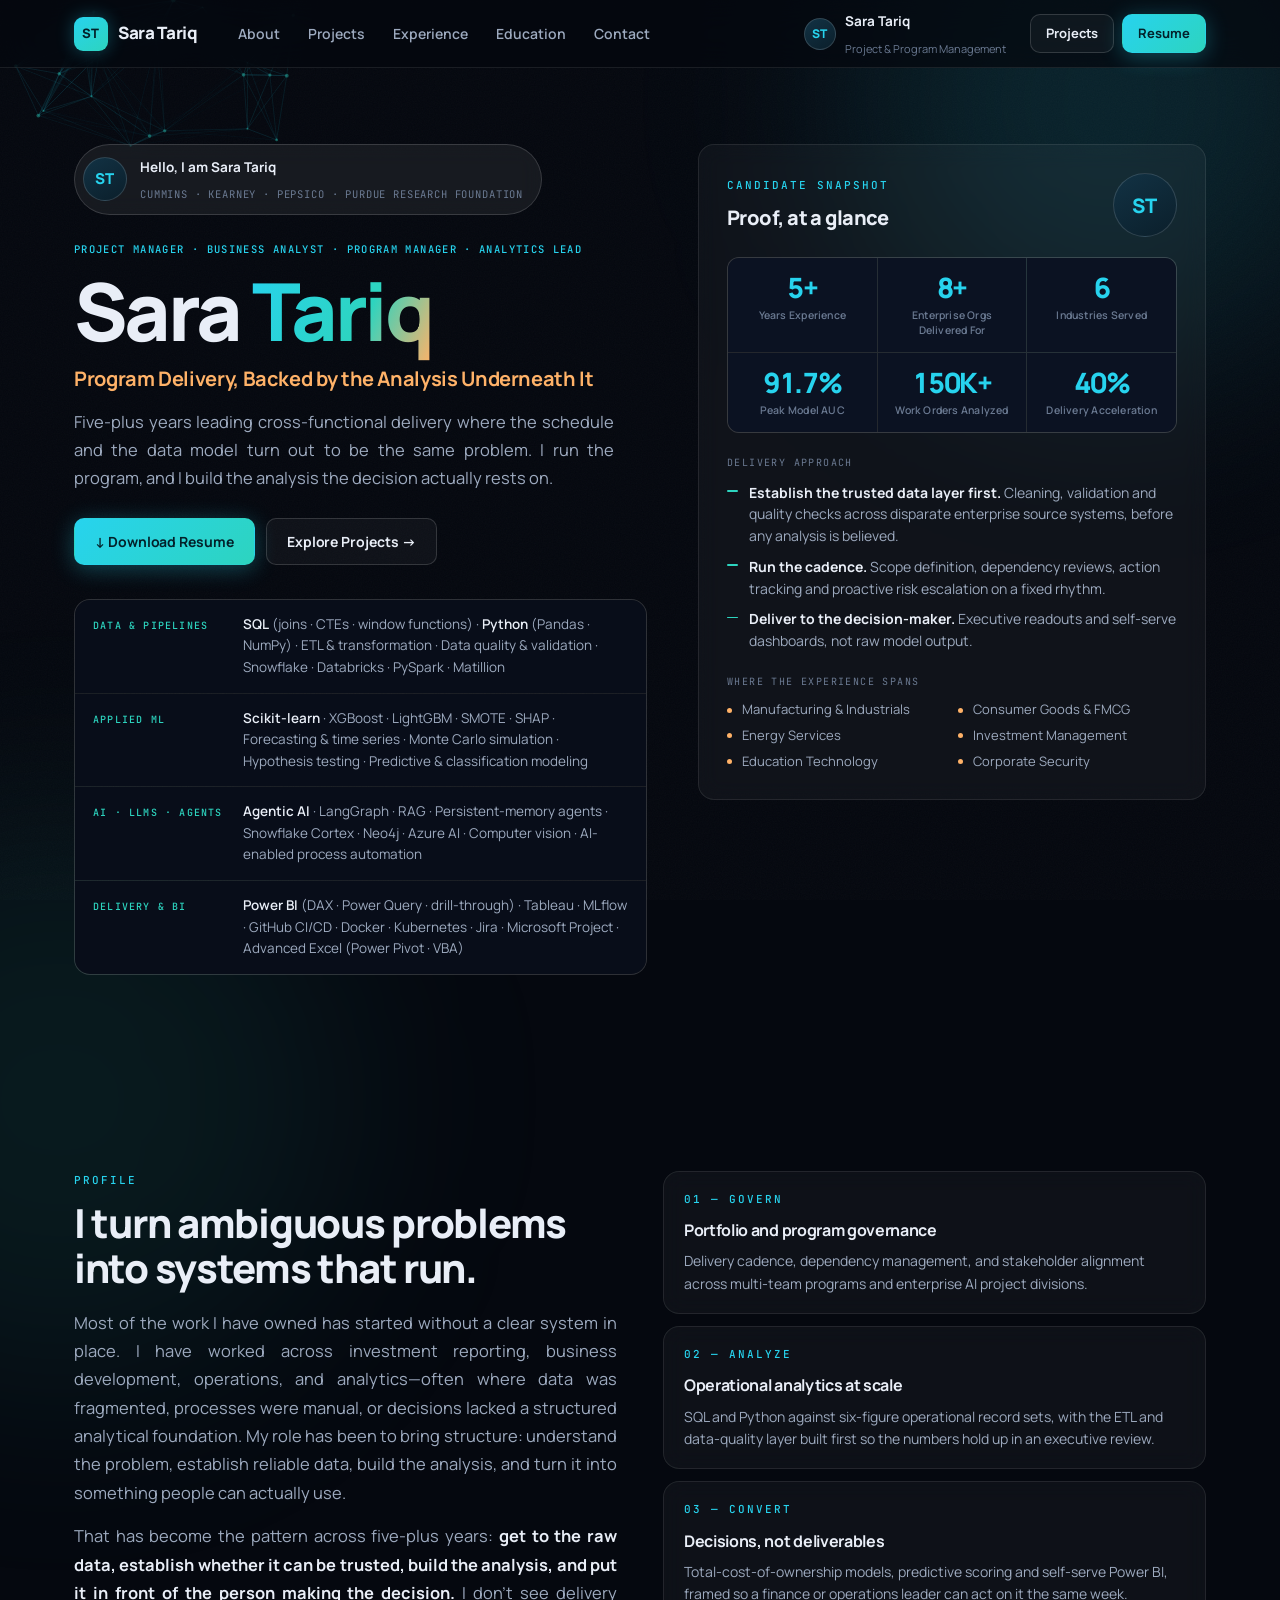
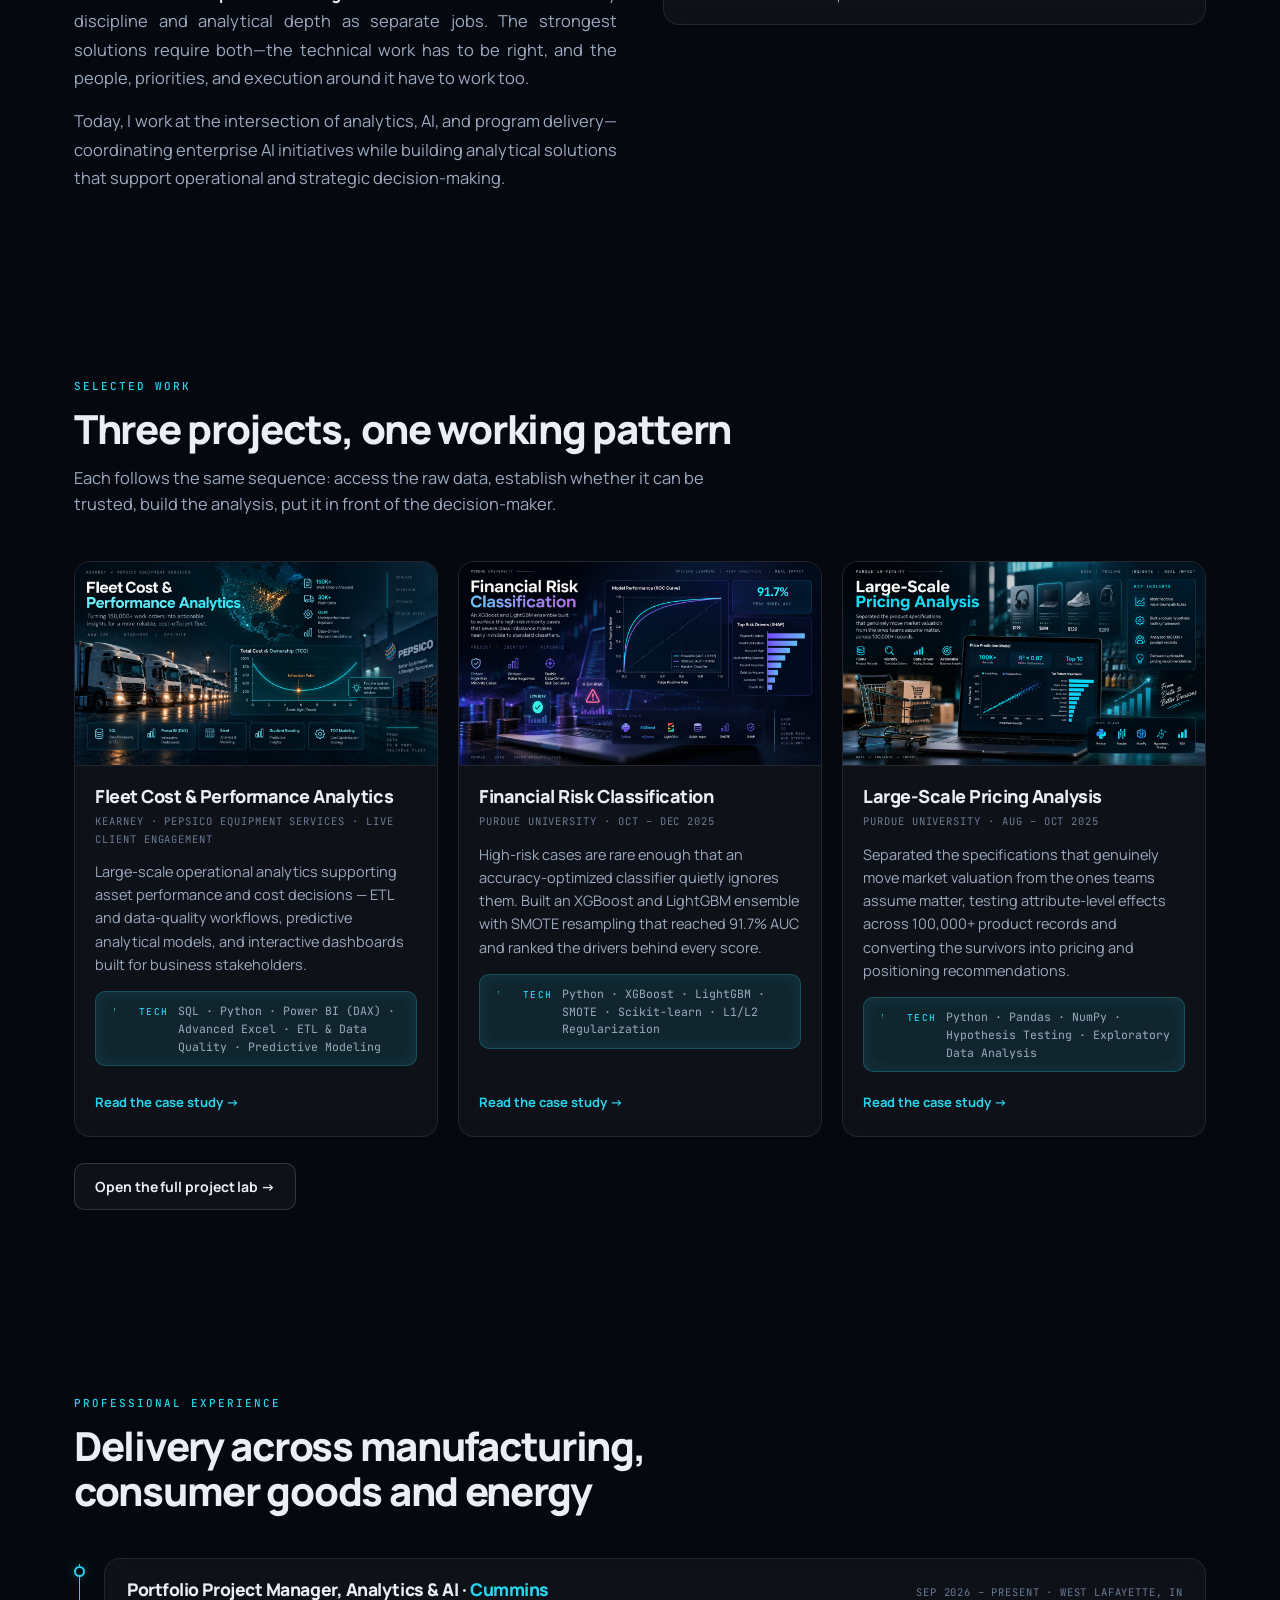
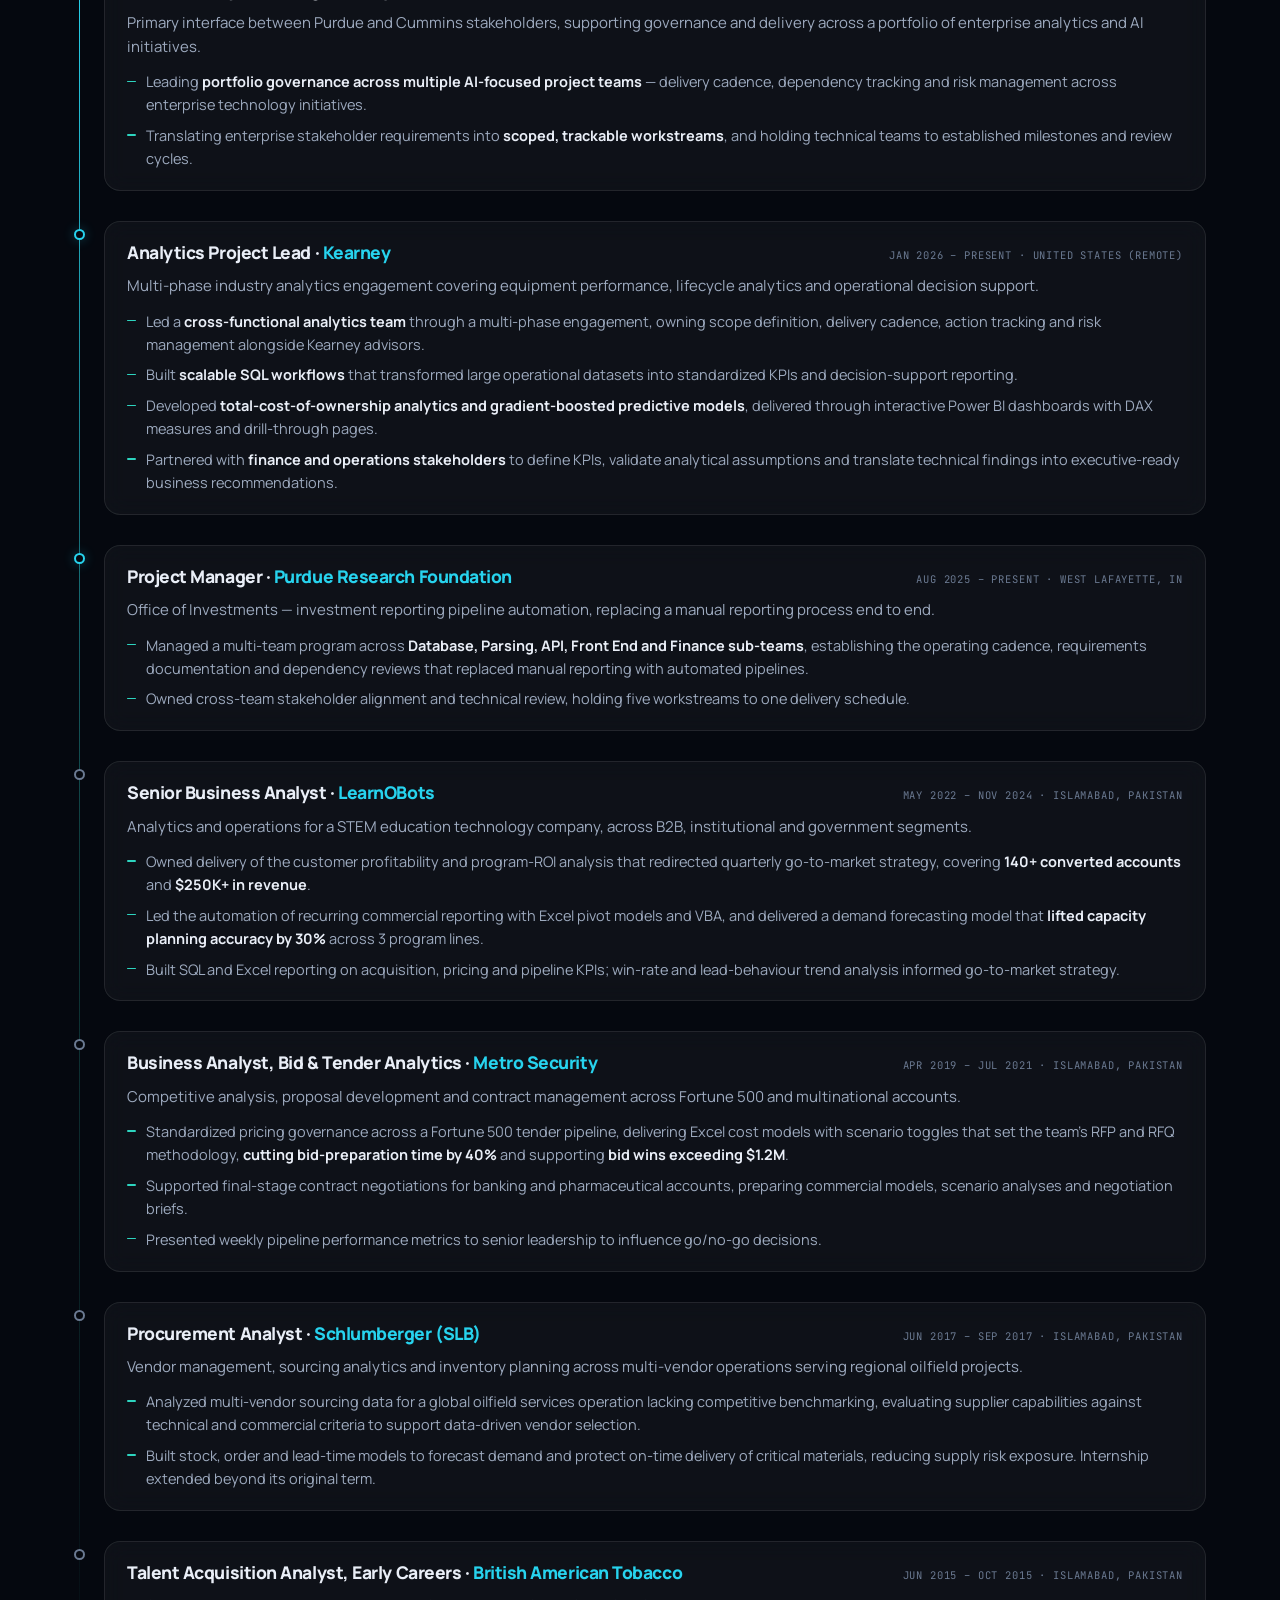
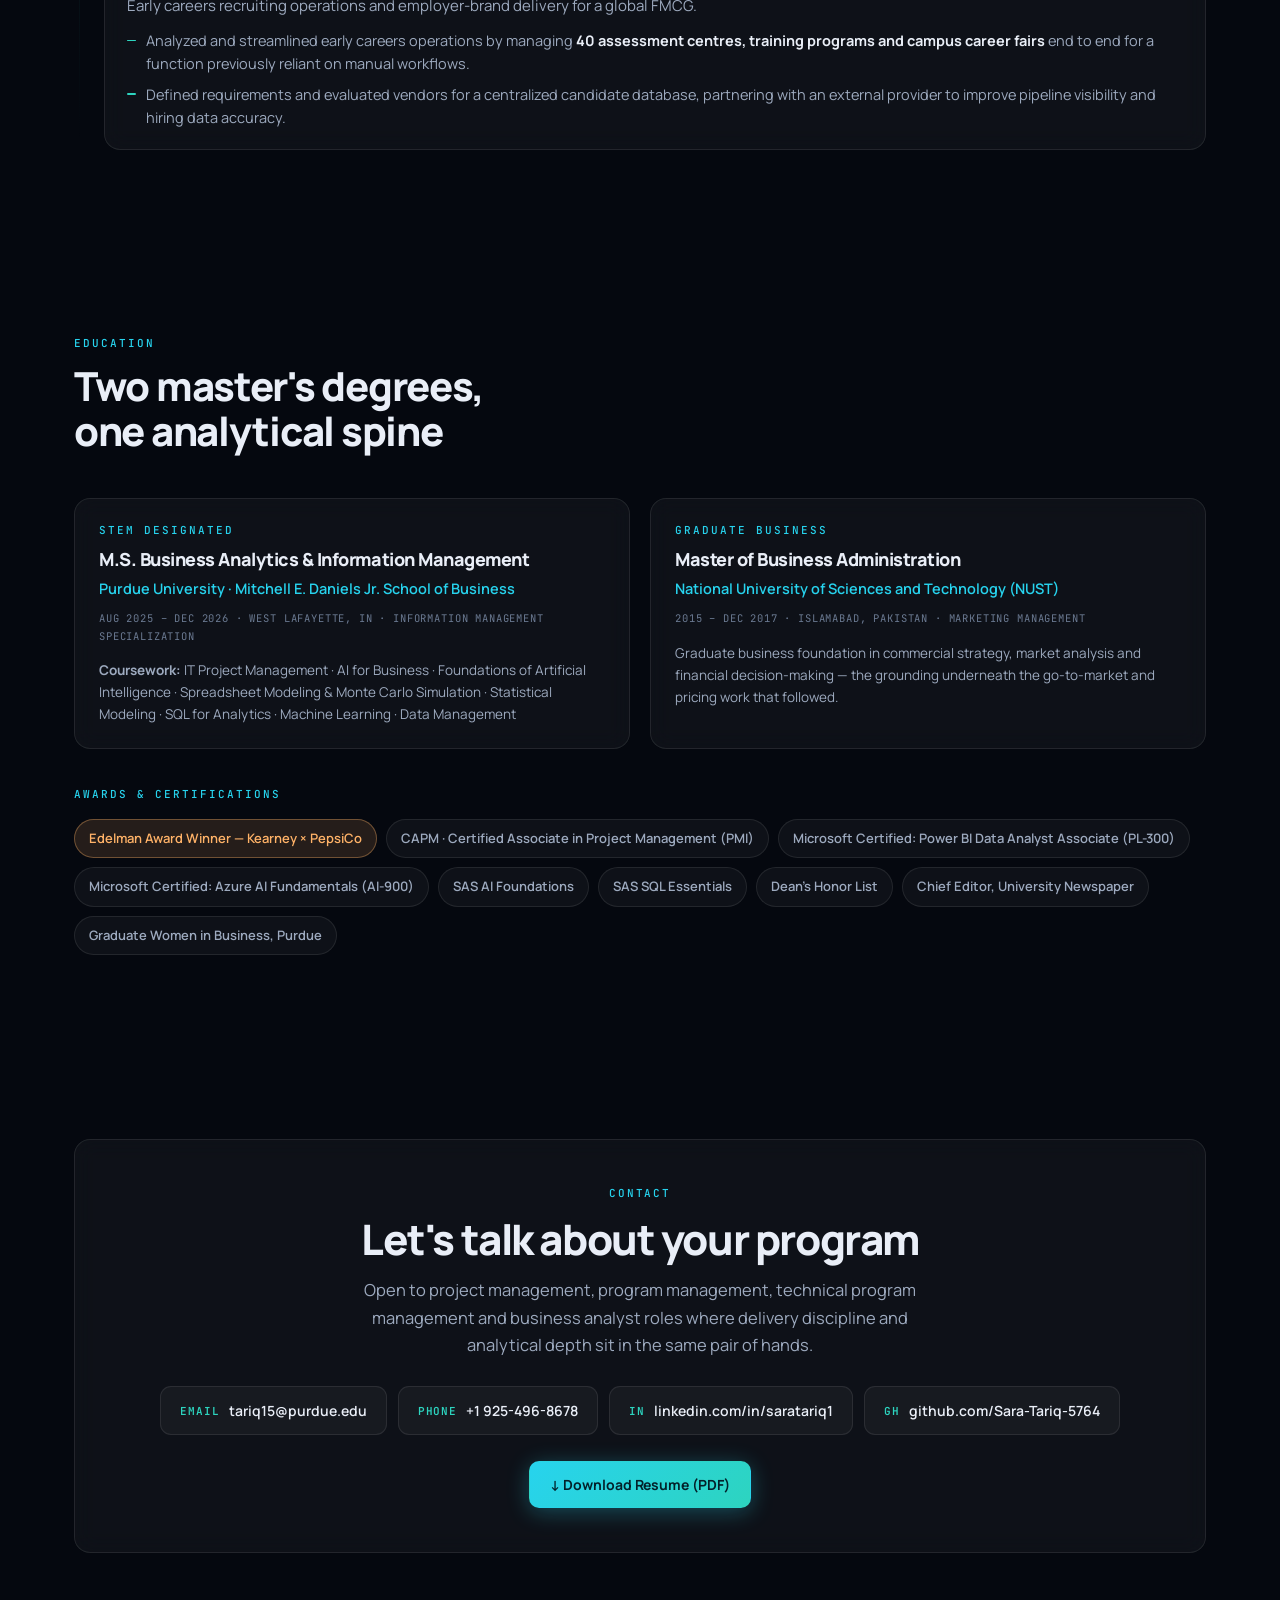
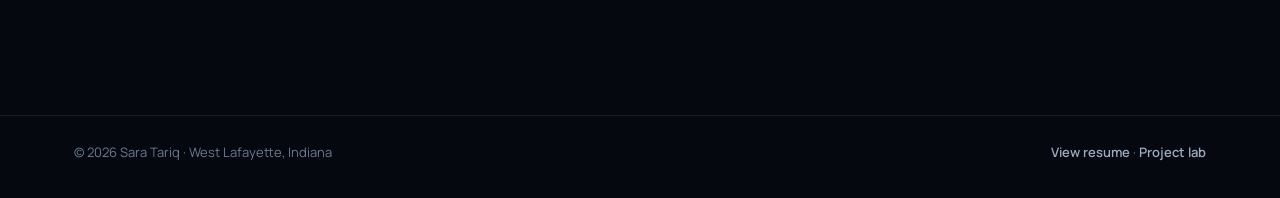
==== index.html @ 5039fb23 "Website assets" ====
<!doctype html>
<html lang="en">
<head>
<meta charset="utf-8">
<meta name="viewport" content="width=device-width, initial-scale=1">
<title>Sara Tariq — Project Manager &amp; Business Analyst</title>
<meta name="description" content="Sara Tariq — Project Manager, Business Analyst and Program Manager. Cross-functional delivery for Fortune 500 programs across manufacturing, consumer goods and energy services, backed by SQL, Python and Power BI.">
<link rel="icon" href="favicon.svg" type="image/svg+xml">
<link rel="preconnect" href="https://fonts.googleapis.com">
<link rel="preconnect" href="https://fonts.gstatic.com" crossorigin>
<link rel="stylesheet" href="https://fonts.googleapis.com/css2?family=Manrope:wght@400;500;600;700;800&family=JetBrains+Mono:wght@400;500&display=swap">
<link rel="stylesheet" href="styles.css">
</head>
<body>

<a class="skip" href="#main">Skip to content</a>

<div id="progress"></div>
<canvas id="particles" aria-hidden="true"></canvas>
<div class="noise" aria-hidden="true"></div>
<div class="aura aura-a" aria-hidden="true"></div>
<div class="aura aura-b" aria-hidden="true"></div>

<div class="page">

  <!-- ============ HEADER ============ -->
  <header class="hdr">
    <div class="wrap">
      <a class="logo" href="index.html">
        <span class="mark">ST</span>
        <span>Sara Tariq</span>
      </a>

      <nav class="nav" id="nav" aria-label="Primary">
        <a href="#about">About</a>
        <a href="projects.html">Projects</a>
        <a href="#experience">Experience</a>
        <a href="#education">Education</a>
        <a href="#contact">Contact</a>
      </nav>

      <div class="hdr-id">
        <span class="av av-32" aria-hidden="true"><img src="assets/headshot.jpg" alt="" onerror="this.remove()">ST</span>
        <span>
          <span class="nm">Sara Tariq</span><br>
          <span class="rl">Project &amp; Program Management</span>
        </span>
      </div>

      <div class="hdr-cta">
        <a class="btn btn-ghost btn-sm" href="projects.html">Projects</a>
        <a class="btn btn-primary btn-sm" href="resume.html">Resume</a>
      </div>

      <button class="navtoggle" id="navtoggle" aria-expanded="false" aria-controls="nav" aria-label="Toggle navigation">☰</button>
    </div>
  </header>

  <main id="main">

    <!-- ============ HERO ============ -->
    <section class="hero">
      <div class="wrap">
        <div class="hero-grid">

          <!-- left -->
          <div>
            <div class="idbadge reveal">
              <span class="av av-44" aria-hidden="true"><img src="assets/headshot.jpg" alt="" onerror="this.remove()">ST</span>
              <span>
                <span class="hi">Hello, I am Sara Tariq</span><br>
                <span class="orgs">Cummins · Kearney · PepsiCo · Purdue Research Foundation</span>
              </span>
            </div>

            <p class="role-line reveal">Project Manager · Business Analyst · Program Manager · Analytics Lead</p>

            <h1 class="reveal">Sara <span class="last">Tariq</span></h1>

            <p class="valueprop reveal" data-fit>Program Delivery, Backed by the Analysis Underneath It</p>

            <p class="lead reveal">Five-plus years leading cross-functional delivery where the schedule and the data model turn out to be the same problem. I run the program, and I build the analysis the decision actually rests on.</p>

            <div class="hero-cta reveal">
              <a class="btn btn-primary" href="assets/SaraTariq_Resume.pdf" download>↓ Download Resume</a>
              <a class="btn btn-ghost" href="projects.html">Explore Projects →</a>
            </div>

            <dl class="stack reveal">
              <div class="stack-row">
                <dt>Data &amp; Pipelines</dt>
                <dd><b>SQL</b> (joins · CTEs · window functions) · <b>Python</b> (Pandas · NumPy) · ETL &amp; transformation · Data quality &amp; validation · Snowflake · Databricks · PySpark · Matillion</dd>
              </div>
              <div class="stack-row">
                <dt>Applied ML</dt>
                <dd><b>Scikit-learn</b> · XGBoost · LightGBM · SMOTE · SHAP · Forecasting &amp; time series · Monte Carlo simulation · Hypothesis testing · Predictive &amp; classification modeling</dd>
              </div>
              <div class="stack-row">
                <dt>AI · LLMs · Agents</dt>
                <dd><b>Agentic AI</b> · LangGraph · RAG · Persistent-memory agents · Snowflake Cortex · Neo4j · Azure AI · Computer vision · AI-enabled process automation</dd>
              </div>
              <div class="stack-row">
                <dt>Delivery &amp; BI</dt>
                <dd><b>Power BI</b> (DAX · Power Query · drill-through) · Tableau · MLflow · GitHub CI/CD · Docker · Kubernetes · Jira · Microsoft Project · Advanced Excel (Power Pivot · VBA)</dd>
              </div>
            </dl>
          </div>

          <!-- right: snapshot -->
          <aside class="card snap reveal" aria-label="Candidate snapshot">
            <div class="snap-hd">
              <div>
                <span class="eyebrow">Candidate Snapshot</span>
                <h2>Proof, at a glance</h2>
              </div>
              <span class="av av-64" aria-hidden="true"><img src="assets/headshot.jpg" alt="" onerror="this.remove()">ST</span>
            </div>

            <div class="tiles">
              <div class="tile">
                <div class="n" data-count="5" data-suffix="+">5+</div>
                <span class="l">Years Experience</span>
              </div>
              <div class="tile">
                <div class="n" data-count="8" data-suffix="+">8+</div>
                <span class="l">Enterprise Orgs Delivered For</span>
              </div>
              <div class="tile">
                <div class="n" data-count="6" data-suffix="">6</div>
                <span class="l">Industries Served</span>
              </div>
              <div class="tile">
                <div class="n" data-count="91.7" data-suffix="%" data-decimals="1">91.7%</div>
                <span class="l">Peak Model AUC</span>
              </div>
              <div class="tile">
                <div class="n" data-count="150" data-suffix="K+">150K+</div>
                <span class="l">Work Orders Analyzed</span>
              </div>
              <div class="tile">
                <div class="n" data-count="40" data-suffix="%">40%</div>
                <span class="l">Delivery Acceleration</span>
              </div>
            </div>

            <p class="snap-sub">Delivery approach</p>
            <ul class="approach">
              <li><b>Establish the trusted data layer first.</b> Cleaning, validation and quality checks across disparate enterprise source systems, before any analysis is believed.</li>
              <li><b>Run the cadence.</b> Scope definition, dependency reviews, action tracking and proactive risk escalation on a fixed rhythm.</li>
              <li><b>Deliver to the decision-maker.</b> Executive readouts and self-serve dashboards, not raw model output.</li>
            </ul>

            <p class="snap-sub">Where the experience spans</p>
            <div class="inds">
              <span>Manufacturing &amp; Industrials</span>
              <span>Consumer Goods &amp; FMCG</span>
              <span>Energy Services</span>
              <span>Investment Management</span>
              <span>Education Technology</span>
              <span>Corporate Security</span>
            </div>
          </aside>

        </div>
      </div>
    </section>

    <!-- ============ PROFILE ============ -->
    <section class="band" id="about">
      <div class="wrap">
        <div class="profile-grid">
          <div class="profile-copy reveal">
            <span class="eyebrow">Profile</span>
            <h2 style="font-size:clamp(28px,4.4vw,40px);font-weight:800;letter-spacing:-.032em;line-height:1.12;margin:12px 0 18px">I turn ambiguous problems into systems that run.</h2>
            <p>Most of the work I have owned has started without a clear system in place. I have worked across investment reporting, business development, operations, and analytics—often where data was fragmented, processes were manual, or decisions lacked a structured analytical foundation. My role has been to bring structure: understand the problem, establish reliable data, build the analysis, and turn it into something people can actually use.</p>
            <p>That has become the pattern across five-plus years: <b>get to the raw data, establish whether it can be trusted, build the analysis, and put it in front of the person making the decision.</b> I don't see delivery discipline and analytical depth as separate jobs. The strongest solutions require both—the technical work has to be right, and the people, priorities, and execution around it have to work too.</p>
            <p>Today, I work at the intersection of analytics, AI, and program delivery—coordinating enterprise AI initiatives while building analytical solutions that support operational and strategic decision-making.</p>
          </div>

          <div class="pillars reveal">
            <div class="card pillar">
              <span class="eyebrow">01 — Govern</span>
              <h3>Portfolio and program governance</h3>
              <p>Delivery cadence, dependency management, and stakeholder alignment across multi-team programs and enterprise AI project divisions.</p>
            </div>
            <div class="card pillar">
              <span class="eyebrow">02 — Analyze</span>
              <h3>Operational analytics at scale</h3>
              <p>SQL and Python against six-figure operational record sets, with the ETL and data-quality layer built first so the numbers hold up in an executive review.</p>
            </div>
            <div class="card pillar">
              <span class="eyebrow">03 — Convert</span>
              <h3>Decisions, not deliverables</h3>
              <p>Total-cost-of-ownership models, predictive scoring and self-serve Power BI, framed so a finance or operations leader can act on it the same week.</p>
            </div>
          </div>
        </div>
      </div>
    </section>

    <!-- ============ FEATURED PROJECTS ============ -->
    <section class="band" id="projects">
      <div class="wrap">
        <div class="shead reveal">
          <span class="eyebrow">Selected Work</span>
          <h2>Three projects, one working pattern</h2>
          <p>Each follows the same sequence: access the raw data, establish whether it can be trusted, build the analysis, put it in front of the decision-maker.</p>
        </div>

        <div class="proj-grid">

          <article class="card proj reveal">
            <div class="proj-fig">
              <img src="assets/project-fleet.jpg" alt="" width="1280" height="720" loading="lazy" decoding="async" onerror="this.parentNode.innerHTML='&lt;div class=\'ph\'&gt;Enterprise&lt;small&gt;Asset Cost Analytics&lt;/small&gt;&lt;/div&gt;'">
            </div>
            <div class="proj-body">
              <h3>Fleet Cost &amp; Performance Analytics</h3>
              <p class="proj-org">Kearney · PepsiCo Equipment Services · Live client engagement</p>
              <p class="d">Large-scale operational analytics supporting asset performance and cost decisions — ETL and data-quality workflows, predictive analytical models, and interactive dashboards built for business stakeholders.</p>
              <div class="techbubble">
                <span class="tl">TECH</span>
                <span class="tv">SQL · Python · Power BI (DAX) · Advanced Excel · ETL &amp; Data Quality · Predictive Modeling</span>
              </div>
              <div class="proj-foot"><a class="proj-link" href="projects.html#p-fleet">Read the case study →</a></div>
            </div>
          </article>

          <article class="card proj reveal">
            <div class="proj-fig">
              <img src="assets/project-risk.jpg" alt="" width="1280" height="720" loading="lazy" decoding="async" onerror="this.parentNode.innerHTML='&lt;div class=\'ph\'&gt;91.7%&lt;small&gt;Peak Model AUC&lt;/small&gt;&lt;/div&gt;'">
            </div>
            <div class="proj-body">
              <h3>Financial Risk Classification</h3>
              <p class="proj-org">Purdue University · Oct – Dec 2025</p>
              <p class="d">High-risk cases are rare enough that an accuracy-optimized classifier quietly ignores them. Built an XGBoost and LightGBM ensemble with SMOTE resampling that reached 91.7% AUC and ranked the drivers behind every score.</p>
              <div class="techbubble">
                <span class="tl">TECH</span>
                <span class="tv">Python · XGBoost · LightGBM · SMOTE · Scikit-learn · L1/L2 Regularization</span>
              </div>
              <div class="proj-foot"><a class="proj-link" href="projects.html#p-risk">Read the case study →</a></div>
            </div>
          </article>

          <article class="card proj reveal">
            <div class="proj-fig">
              <img src="assets/project-pricing.jpg" alt="" width="1280" height="720" loading="lazy" decoding="async" onerror="this.parentNode.innerHTML='&lt;div class=\'ph\'&gt;100K+&lt;small&gt;Product Records Tested&lt;/small&gt;&lt;/div&gt;'">
            </div>
            <div class="proj-body">
              <h3>Large-Scale Pricing Analysis</h3>
              <p class="proj-org">Purdue University · Aug – Oct 2025</p>
              <p class="d">Separated the specifications that genuinely move market valuation from the ones teams assume matter, testing attribute-level effects across 100,000+ product records and converting the survivors into pricing and positioning recommendations.</p>
              <div class="techbubble">
                <span class="tl">TECH</span>
                <span class="tv">Python · Pandas · NumPy · Hypothesis Testing · Exploratory Data Analysis</span>
              </div>
              <div class="proj-foot"><a class="proj-link" href="projects.html#p-pricing">Read the case study →</a></div>
            </div>
          </article>

        </div>

        <div style="margin-top:26px" class="reveal">
          <a class="btn btn-ghost" href="projects.html">Open the full project lab →</a>
        </div>
      </div>
    </section>

    <!-- ============ EXPERIENCE ============ -->
    <section class="band" id="experience">
      <div class="wrap">
        <div class="shead reveal">
          <span class="eyebrow">Professional Experience</span>
          <h2>Delivery across manufacturing, consumer goods and energy</h2>
        </div>

        <div class="tl">

          <div class="tl-item reveal">
            <div class="card tl-card">
              <div class="tl-hd">
                <h3>Portfolio Project Manager, Analytics &amp; AI · <span class="co">Cummins</span></h3>
                <span class="tl-meta">Sep 2026 – Present · West Lafayette, IN</span>
              </div>
              <p class="tl-sum">Primary interface between Purdue and Cummins stakeholders, supporting governance and delivery across a portfolio of enterprise analytics and AI initiatives.</p>
              <ul>
                <li>Leading <b>portfolio governance across multiple AI-focused project teams</b> — delivery cadence, dependency tracking and risk management across enterprise technology initiatives.</li>
                <li>Translating enterprise stakeholder requirements into <b>scoped, trackable workstreams</b>, and holding technical teams to established milestones and review cycles.</li>
              </ul>
            </div>
          </div>

          <div class="tl-item reveal">
            <div class="card tl-card">
              <div class="tl-hd">
                <h3>Analytics Project Lead · <span class="co">Kearney</span></h3>
                <span class="tl-meta">Jan 2026 – Present · United States (Remote)</span>
              </div>
              <p class="tl-sum">Multi-phase industry analytics engagement covering equipment performance, lifecycle analytics and operational decision support.</p>
              <ul>
                <li>Led a <b>cross-functional analytics team</b> through a multi-phase engagement, owning scope definition, delivery cadence, action tracking and risk management alongside Kearney advisors.</li>
                <li>Built <b>scalable SQL workflows</b> that transformed large operational datasets into standardized KPIs and decision-support reporting.</li>
                <li>Developed <b>total-cost-of-ownership analytics and gradient-boosted predictive models</b>, delivered through interactive Power BI dashboards with DAX measures and drill-through pages.</li>
                <li>Partnered with <b>finance and operations stakeholders</b> to define KPIs, validate analytical assumptions and translate technical findings into executive-ready business recommendations.</li>
              </ul>
            </div>
          </div>

          <div class="tl-item reveal">
            <div class="card tl-card">
              <div class="tl-hd">
                <h3>Project Manager · <span class="co">Purdue Research Foundation</span></h3>
                <span class="tl-meta">Aug 2025 – Present · West Lafayette, IN</span>
              </div>
              <p class="tl-sum">Office of Investments — investment reporting pipeline automation, replacing a manual reporting process end to end.</p>
              <ul>
                <li>Managed a multi-team program across <b>Database, Parsing, API, Front End and Finance sub-teams</b>, establishing the operating cadence, requirements documentation and dependency reviews that replaced manual reporting with automated pipelines.</li>
                <li>Owned cross-team stakeholder alignment and technical review, holding five workstreams to one delivery schedule.</li>
              </ul>
            </div>
          </div>

          <div class="tl-item past reveal">
            <div class="card tl-card">
              <div class="tl-hd">
                <h3>Senior Business Analyst · <span class="co">LearnOBots</span></h3>
                <span class="tl-meta">May 2022 – Nov 2024 · Islamabad, Pakistan</span>
              </div>
              <p class="tl-sum">Analytics and operations for a STEM education technology company, across B2B, institutional and government segments.</p>
              <ul>
                <li>Owned delivery of the customer profitability and program-ROI analysis that redirected quarterly go-to-market strategy, covering <b>140+ converted accounts</b> and <b>$250K+ in revenue</b>.</li>
                <li>Led the automation of recurring commercial reporting with Excel pivot models and VBA, and delivered a demand forecasting model that <b>lifted capacity planning accuracy by 30%</b> across 3 program lines.</li>
                <li>Built SQL and Excel reporting on acquisition, pricing and pipeline KPIs; win-rate and lead-behaviour trend analysis informed go-to-market strategy.</li>
              </ul>
            </div>
          </div>

          <div class="tl-item past reveal">
            <div class="card tl-card">
              <div class="tl-hd">
                <h3>Business Analyst, Bid &amp; Tender Analytics · <span class="co">Metro Security</span></h3>
                <span class="tl-meta">Apr 2019 – Jul 2021 · Islamabad, Pakistan</span>
              </div>
              <p class="tl-sum">Competitive analysis, proposal development and contract management across Fortune 500 and multinational accounts.</p>
              <ul>
                <li>Standardized pricing governance across a Fortune 500 tender pipeline, delivering Excel cost models with scenario toggles that set the team's RFP and RFQ methodology, <b>cutting bid-preparation time by 40%</b> and supporting <b>bid wins exceeding $1.2M</b>.</li>
                <li>Supported final-stage contract negotiations for banking and pharmaceutical accounts, preparing commercial models, scenario analyses and negotiation briefs.</li>
                <li>Presented weekly pipeline performance metrics to senior leadership to influence go/no-go decisions.</li>
              </ul>
            </div>
          </div>

          <div class="tl-item past reveal">
            <div class="card tl-card">
              <div class="tl-hd">
                <h3>Procurement Analyst · <span class="co">Schlumberger (SLB)</span></h3>
                <span class="tl-meta">Jun 2017 – Sep 2017 · Islamabad, Pakistan</span>
              </div>
              <p class="tl-sum">Vendor management, sourcing analytics and inventory planning across multi-vendor operations serving regional oilfield projects.</p>
              <ul>
                <li>Analyzed multi-vendor sourcing data for a global oilfield services operation lacking competitive benchmarking, evaluating supplier capabilities against technical and commercial criteria to support data-driven vendor selection.</li>
                <li>Built stock, order and lead-time models to forecast demand and protect on-time delivery of critical materials, reducing supply risk exposure. Internship extended beyond its original term.</li>
              </ul>
            </div>
          </div>

          <div class="tl-item past reveal">
            <div class="card tl-card">
              <div class="tl-hd">
                <h3>Talent Acquisition Analyst, Early Careers · <span class="co">British American Tobacco</span></h3>
                <span class="tl-meta">Jun 2015 – Oct 2015 · Islamabad, Pakistan</span>
              </div>
              <p class="tl-sum">Early careers recruiting operations and employer-brand delivery for a global FMCG.</p>
              <ul>
                <li>Analyzed and streamlined early careers operations by managing <b>40 assessment centres, training programs and campus career fairs</b> end to end for a function previously reliant on manual workflows.</li>
                <li>Defined requirements and evaluated vendors for a centralized candidate database, partnering with an external provider to improve pipeline visibility and hiring data accuracy.</li>
              </ul>
            </div>
          </div>

        </div>
      </div>
    </section>

    <!-- ============ EDUCATION ============ -->
    <section class="band" id="education">
      <div class="wrap">
        <div class="shead reveal">
          <span class="eyebrow">Education</span>
          <h2>Two master's degrees, one analytical spine</h2>
        </div>

        <div class="edu-grid">
          <div class="card edu reveal">
            <span class="eyebrow">STEM Designated</span>
            <h3>M.S. Business Analytics &amp; Information Management</h3>
            <p class="sch">Purdue University · Mitchell E. Daniels Jr. School of Business</p>
            <p class="mt">Aug 2025 – Dec 2026 · West Lafayette, IN · Information Management Specialization</p>
            <p class="cw"><strong style="color:var(--ink-2);font-weight:700">Coursework:</strong> IT Project Management · AI for Business · Foundations of Artificial Intelligence · Spreadsheet Modeling &amp; Monte Carlo Simulation · Statistical Modeling · SQL for Analytics · Machine Learning · Data Management</p>
          </div>

          <div class="card edu reveal">
            <span class="eyebrow">Graduate Business</span>
            <h3>Master of Business Administration</h3>
            <p class="sch">National University of Sciences and Technology (NUST)</p>
            <p class="mt">2015 – Dec 2017 · Islamabad, Pakistan · Marketing Management</p>
            <p class="cw">Graduate business foundation in commercial strategy, market analysis and financial decision-making — the grounding underneath the go-to-market and pricing work that followed.</p>
          </div>
        </div>

        <div style="margin-top:36px" class="reveal">
          <span class="eyebrow">Awards &amp; Certifications</span>
          <div class="pills" style="margin-top:16px">
            <span class="pill hi">Edelman Award Winner — Kearney × PepsiCo</span>
            <span class="pill">CAPM · Certified Associate in Project Management (PMI)</span>
            <span class="pill">Microsoft Certified: Power BI Data Analyst Associate (PL-300)</span>
            <span class="pill">Microsoft Certified: Azure AI Fundamentals (AI-900)</span>
            <span class="pill">SAS AI Foundations</span>
            <span class="pill">SAS SQL Essentials</span>
            <span class="pill">Dean's Honor List</span>
            <span class="pill">Chief Editor, University Newspaper</span>
            <span class="pill">Graduate Women in Business, Purdue</span>
          </div>
        </div>
      </div>
    </section>

    <!-- ============ CONTACT ============ -->
    <section class="band" id="contact">
      <div class="wrap">
        <div class="card contact-card reveal">
          <span class="eyebrow">Contact</span>
          <h2>Let's talk about your program</h2>
          <p>Open to project management, program management, technical program management and business analyst roles where delivery discipline and analytical depth sit in the same pair of hands.</p>
          <div class="clist">
            <a class="clink" href="mailto:tariq15@purdue.edu"><span class="ic">EMAIL</span> tariq15@purdue.edu</a>
            <a class="clink" href="tel:+19254968678"><span class="ic">PHONE</span> +1 925-496-8678</a>
            <a class="clink" href="https://www.linkedin.com/in/saratariq1" target="_blank" rel="noopener"><span class="ic">IN</span> linkedin.com/in/saratariq1</a>
            <a class="clink" href="https://github.com/Sara-Tariq-5764" target="_blank" rel="noopener"><span class="ic">GH</span> github.com/Sara-Tariq-5764</a>
          </div>
          <div style="margin-top:26px">
            <a class="btn btn-primary" href="assets/SaraTariq_Resume.pdf" download>↓ Download Resume (PDF)</a>
          </div>
        </div>
      </div>
    </section>

  </main>

  <footer class="ftr">
    <div class="wrap">
      <p>© <span id="yr">2026</span> Sara Tariq · West Lafayette, Indiana</p>
      <p><a href="resume.html">View resume</a> · <a href="projects.html">Project lab</a></p>
    </div>
  </footer>

</div>

<script src="script.js"></script>
</body>
</html>
---- styles.css ----
/* ============================================================
   SARA TARIQ — PORTFOLIO DESIGN SYSTEM
   Theme A: dark navy glass · cyan/teal glow · warm tagline accent
   Single committed dark theme — every colour painted explicitly.
   ============================================================ */

/* ---------- 1. TOKENS ---------- */

:root{
  /* surface */
  --bg:#05080F;
  --bg-2:#080D19;
  --bg-3:#0B1222;
  --glass:rgba(255,255,255,.038);
  --glass-2:rgba(255,255,255,.065);
  --brd:rgba(255,255,255,.085);
  --brd-2:rgba(255,255,255,.15);

  /* ink */
  --ink:#E9EEF7;
  --ink-2:#9DAABF;
  --ink-3:#6B7A92;

  /* accent */
  --cyan:#27D3EE;
  --teal:#2DD4BF;
  --warm:#FFB268;
  --glow:rgba(39,211,238,.30);
  --glow-soft:rgba(39,211,238,.11);
  --warm-soft:rgba(255,178,104,.13);

  /* type */
  --f-sans:"Manrope","Segoe UI",system-ui,-apple-system,sans-serif;
  --f-mono:"JetBrains Mono",ui-monospace,SFMono-Regular,Consolas,monospace;

  /* metrics */
  --maxw:1220px;
  --pad:clamp(18px,4.4vw,44px);
  --r:16px;
  --r-sm:10px;
  --hdr:68px;
}

*,*::before,*::after{box-sizing:border-box}

html{scroll-behavior:smooth;scroll-padding-top:calc(var(--hdr) + 18px)}

body{
  margin:0;
  background:var(--bg);
  color:var(--ink);
  font-family:var(--f-sans);
  font-size:16px;
  font-weight:400;
  line-height:1.65;
  -webkit-font-smoothing:antialiased;
  overflow-x:hidden;
}

img{max-width:100%;display:block}
a{color:inherit;text-decoration:none}

:focus-visible{
  outline:2px solid var(--cyan);
  outline-offset:3px;
  border-radius:4px;
}

.wrap{max-width:var(--maxw);margin:0 auto;padding:0 var(--pad)}

.skip{
  position:absolute;left:-9999px;top:0;z-index:200;
  background:var(--cyan);color:#03212A;padding:12px 20px;
  font-weight:700;border-radius:0 0 8px 0;
}
.skip:focus{left:0}

/* ---------- 2. BACKGROUND LAYERS ---------- */

#particles{
  position:fixed;inset:0;z-index:0;
  pointer-events:none;
  opacity:.75;
}
.noise{
  position:fixed;inset:0;z-index:1;pointer-events:none;
  opacity:.032;
  background-image:url("data:image/svg+xml;utf8,<svg xmlns='http://www.w3.org/2000/svg' width='180' height='180'><filter id='n'><feTurbulence type='fractalNoise' baseFrequency='.82' numOctaves='3'/></filter><rect width='180' height='180' filter='url(%23n)'/></svg>");
}
.aura{
  position:fixed;z-index:0;pointer-events:none;
  border-radius:50%;filter:blur(110px);
}
.aura-a{top:-160px;right:-90px;width:520px;height:520px;background:rgba(39,211,238,.13)}
.aura-b{top:820px;left:-220px;width:560px;height:560px;background:rgba(45,212,191,.09)}

.page{position:relative;z-index:2}

/* ---------- 3. SCROLL PROGRESS ---------- */

#progress{
  position:fixed;top:0;left:0;height:2px;width:0%;
  background:linear-gradient(90deg,var(--cyan),var(--teal));
  z-index:120;transition:width .12s linear;
}

/* ---------- 4. HEADER ---------- */

.hdr{
  position:sticky;top:0;z-index:100;
  height:var(--hdr);
  display:flex;align-items:center;
  background:rgba(5,8,15,.72);
  backdrop-filter:blur(16px);
  -webkit-backdrop-filter:blur(16px);
  border-bottom:1px solid var(--brd);
}
.hdr .wrap{display:flex;align-items:center;gap:20px;width:100%}

.logo{
  display:flex;align-items:center;gap:10px;
  font-weight:800;letter-spacing:-.02em;font-size:17px;
  flex-shrink:0;
}
.logo .mark{
  width:34px;height:34px;display:grid;place-items:center;
  border-radius:9px;
  background:linear-gradient(145deg,var(--cyan),var(--teal));
  color:#032029;font-size:13px;font-weight:800;letter-spacing:.02em;
  box-shadow:0 0 18px var(--glow);
}

.nav{display:flex;gap:4px;margin-left:8px;flex:1}
.nav a{
  font-size:14px;font-weight:600;color:var(--ink-2);
  padding:8px 12px;border-radius:8px;
  transition:color .18s,background .18s;
}
.nav a:hover,.nav a.on{color:var(--ink);background:var(--glass)}

.hdr-id{
  display:flex;align-items:center;gap:9px;
  padding-right:4px;flex-shrink:0;
}
.hdr-id .nm{font-size:13.5px;font-weight:700;line-height:1.2}
.hdr-id .rl{font-size:11px;color:var(--ink-3);line-height:1.2}

.hdr-cta{display:flex;gap:8px;flex-shrink:0}

.navtoggle{
  display:none;background:none;border:1px solid var(--brd);
  color:var(--ink);border-radius:8px;padding:7px 11px;
  font-size:17px;cursor:pointer;line-height:1;
}

/* ---------- 5. AVATAR ---------- */

.av{
  position:relative;
  border-radius:50%;
  background:linear-gradient(150deg,#123244,#0B1F2B);
  border:1px solid var(--brd-2);
  display:grid;place-items:center;
  font-weight:800;color:var(--cyan);
  overflow:hidden;flex-shrink:0;
  font-family:var(--f-sans);
  letter-spacing:.01em;
}
/* Headshot swap-in: drop assets/headshot.jpg in and it covers the monogram.
   If the file is absent the <img> removes itself and the "ST" mark shows. */
.av img{position:absolute;inset:0;width:100%;height:100%;object-fit:cover;border-radius:50%}
.av-32{width:32px;height:32px;font-size:12px}
.av-44{width:44px;height:44px;font-size:15px}
.av-64{width:64px;height:64px;font-size:20px}

/* ---------- 6. BUTTONS ---------- */

.btn{
  display:inline-flex;align-items:center;gap:8px;
  font-family:var(--f-sans);
  font-size:14px;font-weight:700;letter-spacing:-.005em;
  padding:11px 20px;border-radius:10px;
  border:1px solid transparent;cursor:pointer;
  transition:transform .18s,box-shadow .18s,background .18s,border-color .18s,color .18s;
  white-space:nowrap;
}
.btn-sm{padding:8px 15px;font-size:13px}

.btn-primary{
  background:linear-gradient(135deg,var(--cyan),var(--teal));
  color:#03212A;
  box-shadow:0 4px 22px var(--glow);
}
.btn-primary:hover{transform:translateY(-2px);box-shadow:0 8px 30px var(--glow)}

.btn-ghost{
  background:var(--glass);
  border-color:var(--brd-2);
  color:var(--ink);
}
.btn-ghost:hover{border-color:var(--cyan);color:var(--cyan);background:var(--glow-soft)}

/* ---------- 7. SHARED PRIMITIVES ---------- */

.eyebrow{
  font-family:var(--f-mono);
  font-size:11px;font-weight:500;
  letter-spacing:.18em;text-transform:uppercase;
  color:var(--cyan);
  display:block;
}

.card{
  background:var(--glass);
  border:1px solid var(--brd);
  border-radius:var(--r);
  backdrop-filter:blur(11px);
  -webkit-backdrop-filter:blur(11px);
}

section.band{padding:clamp(58px,8vw,92px) 0;position:relative}

.shead{max-width:660px;margin-bottom:clamp(30px,4.5vw,44px)}
.shead h2{
  font-size:clamp(28px,4.4vw,40px);
  font-weight:800;letter-spacing:-.032em;line-height:1.12;
  margin:12px 0 0;text-wrap:balance;
}
.shead p{margin:13px 0 0;color:var(--ink-2);font-size:16.5px;line-height:1.6}

.reveal{opacity:1;transform:none}
.js .reveal{opacity:0;transform:translateY(18px)}
.js .reveal.in{
  opacity:1;transform:none;
  transition:opacity .7s cubic-bezier(.22,1,.36,1),transform .7s cubic-bezier(.22,1,.36,1);
}

/* ---------- 8. HERO ---------- */

.hero{padding:clamp(42px,6.5vw,76px) 0 clamp(48px,7vw,88px)}
.hero-grid{
  display:grid;
  grid-template-columns:minmax(0,1.06fr) minmax(0,.94fr);
  gap:clamp(28px,4vw,52px);
  align-items:start;
}

.idbadge{
  display:inline-flex;align-items:center;gap:13px;
  padding:8px 18px 8px 8px;border-radius:100px;
  background:var(--glass-2);
  border:1px solid var(--brd-2);
  backdrop-filter:blur(11px);
  -webkit-backdrop-filter:blur(11px);
  max-width:100%;
}
.idbadge .hi{font-size:13.5px;font-weight:700;line-height:1.25;white-space:nowrap}
.idbadge .orgs{
  font-family:var(--f-mono);
  font-size:10.5px;letter-spacing:.08em;text-transform:uppercase;
  color:var(--ink-3);line-height:1.3;
}

.role-line{
  margin:26px 0 0;
  font-family:var(--f-mono);
  font-size:clamp(10.5px,1.42vw,13px);
  font-weight:500;letter-spacing:.13em;text-transform:uppercase;
  color:var(--cyan);
  white-space:nowrap;
  overflow:hidden;
  text-overflow:ellipsis;
}

.hero h1{
  margin:14px 0 0;
  font-size:clamp(44px,7.6vw,80px);
  font-weight:800;letter-spacing:-.045em;line-height:.98;
}
.hero h1 .last{
  background:linear-gradient(115deg,var(--cyan),var(--teal) 62%,var(--warm));
  -webkit-background-clip:text;background-clip:text;
  -webkit-text-fill-color:transparent;color:var(--cyan);
}

.valueprop{
  margin:16px 0 0;
  font-size:clamp(14.5px,1.92vw,20px);
  font-weight:700;letter-spacing:-.018em;line-height:1.3;
  color:var(--warm);
  white-space:nowrap;
  overflow:hidden;
  text-overflow:ellipsis;
}

.lead{
  margin:16px 0 0;max-width:54ch;
  color:var(--ink-2);font-size:16.5px;line-height:1.68;
  text-align:justify;text-justify:inter-word;hyphens:auto;
}

.hero-cta{display:flex;flex-wrap:wrap;gap:11px;margin-top:26px}

.stack{margin-top:34px;display:grid;gap:1px;background:var(--brd);border:1px solid var(--brd);border-radius:var(--r);overflow:hidden}
.stack-row{
  background:var(--bg-2);
  padding:14px 18px;
  display:grid;grid-template-columns:132px minmax(0,1fr);gap:4px 18px;
  align-items:baseline;
}
.stack-row dt{
  font-family:var(--f-mono);
  font-size:10px;letter-spacing:.12em;text-transform:uppercase;
  color:var(--teal);font-weight:500;
}
.stack-row dd{margin:0;font-size:13.5px;color:var(--ink-2);line-height:1.6}
.stack-row dd b{color:var(--ink);font-weight:600}

/* ---------- 9. SNAPSHOT ---------- */

.snap{padding:clamp(20px,2.6vw,28px)}
.snap-hd{display:flex;align-items:center;justify-content:space-between;gap:14px;flex-wrap:wrap}
.snap-hd h2{margin:6px 0 0;font-size:20px;font-weight:800;letter-spacing:-.028em}

.tiles{
  margin-top:20px;
  display:grid;grid-template-columns:repeat(3,minmax(0,1fr));
  gap:1px;background:var(--brd);
  border:1px solid var(--brd);border-radius:12px;overflow:hidden;
}
.tile{background:var(--bg-3);padding:15px 12px;text-align:center}
.tile .n{
  font-size:clamp(21px,3vw,28px);font-weight:800;letter-spacing:-.04em;
  line-height:1.05;color:var(--cyan);
  font-variant-numeric:tabular-nums;
}
.tile .l{
  display:block;margin-top:6px;
  font-size:10.5px;font-weight:600;line-height:1.35;
  color:var(--ink-3);letter-spacing:.02em;
}

.snap-sub{
  margin:22px 0 10px;
  font-family:var(--f-mono);
  font-size:10px;letter-spacing:.14em;text-transform:uppercase;color:var(--ink-3);
}

.approach{list-style:none;margin:0;padding:0;display:grid;gap:9px}
.approach li{
  position:relative;padding-left:22px;
  font-size:14px;color:var(--ink-2);line-height:1.55;
}
.approach li::before{
  content:"";position:absolute;left:0;top:.6em;
  width:11px;height:1.5px;background:var(--teal);border-radius:2px;
}
.approach li b{color:var(--ink);font-weight:700}

.inds{display:grid;grid-template-columns:repeat(2,minmax(0,1fr));gap:7px 12px}
.inds span{
  font-size:13px;color:var(--ink-2);
  padding-left:15px;position:relative;line-height:1.45;
}
.inds span::before{
  content:"";position:absolute;left:0;top:.58em;
  width:5px;height:5px;border-radius:50%;background:var(--warm);
}

/* ---------- 10. PROFILE ---------- */

.profile-grid{display:grid;grid-template-columns:minmax(0,1fr) minmax(0,1fr);gap:clamp(24px,3.6vw,46px);align-items:start}
.profile-copy p{color:var(--ink-2);font-size:16.5px;line-height:1.72;text-align:justify;text-justify:inter-word;margin:0 0 15px}
.profile-copy p:last-child{margin-bottom:0}
.profile-copy b{color:var(--ink);font-weight:700}

.pillars{display:grid;gap:12px}
.pillar{padding:18px 20px}
.pillar h3{margin:9px 0 0;font-size:16px;font-weight:700;letter-spacing:-.02em}
.pillar p{margin:7px 0 0;font-size:14px;color:var(--ink-2);line-height:1.6}

/* ---------- 11. PROJECT CARDS ---------- */

.proj-grid{display:grid;grid-template-columns:repeat(auto-fit,minmax(300px,1fr));gap:20px}

.proj{
  overflow:hidden;display:flex;flex-direction:column;
  transition:transform .22s,border-color .22s,box-shadow .22s;
}
.proj:hover{transform:translateY(-4px);border-color:var(--brd-2);box-shadow:0 16px 44px rgba(0,0,0,.42)}

.proj-fig{
  position:relative;aspect-ratio:16/9;
  background:linear-gradient(140deg,#0C1A2A,#081320);
  display:grid;place-items:center;overflow:hidden;
  border-bottom:1px solid var(--brd);
}
.proj-fig img{width:100%;height:100%;object-fit:cover}
.proj-fig .ph{
  text-align:center;padding:16px;
  font-family:var(--f-mono);
  font-size:clamp(28px,4.6vw,44px);font-weight:500;
  letter-spacing:-.02em;color:var(--cyan);opacity:.82;
  font-variant-numeric:tabular-nums;line-height:1;
}
.proj-fig .ph small{
  display:block;margin-top:9px;
  font-size:10px;letter-spacing:.17em;text-transform:uppercase;
  color:var(--ink-3);font-weight:500;
}

.proj-body{padding:19px 20px 21px;display:flex;flex-direction:column;flex:1}
.proj-body h3{margin:0;font-size:18px;font-weight:800;letter-spacing:-.026em;line-height:1.25}
.proj-org{
  margin:6px 0 0;font-family:var(--f-mono);
  font-size:10.5px;letter-spacing:.09em;text-transform:uppercase;color:var(--ink-3);
}
.proj-body p.d{margin:12px 0 0;font-size:14.5px;color:var(--ink-2);line-height:1.6}

.techbubble{
  margin:15px 0 0;
  display:flex;align-items:flex-start;gap:9px;
  padding:10px 13px;border-radius:10px;
  background:var(--glow-soft);
  border:1px solid rgba(39,211,238,.26);
  box-shadow:0 0 18px rgba(39,211,238,.09) inset;
}
.techbubble .tl{
  font-family:var(--f-mono);
  font-size:9.5px;font-weight:500;letter-spacing:.15em;
  color:var(--cyan);flex-shrink:0;padding-top:2px;
}
.techbubble .tv{
  font-family:var(--f-mono);
  font-size:11.5px;line-height:1.55;color:var(--ink-2);
}

.proj-foot{margin-top:auto;padding-top:16px}
.proj-link{
  font-size:13px;font-weight:700;color:var(--cyan);
  display:inline-flex;align-items:center;gap:6px;
}
.proj-link:hover{gap:10px;transition:gap .18s}

/* ---------- 12. TIMELINE ---------- */

.tl{position:relative;padding-left:30px}
.tl::before{
  content:"";position:absolute;left:5px;top:6px;bottom:6px;width:1px;
  background:linear-gradient(180deg,var(--cyan),rgba(45,212,191,.25),transparent);
}
.tl-item{position:relative;padding-bottom:30px}
.tl-item:last-child{padding-bottom:0}
.tl-item::before{
  content:"";position:absolute;left:-30px;top:8px;
  width:11px;height:11px;border-radius:50%;
  background:var(--bg);border:2px solid var(--cyan);
  box-shadow:0 0 12px var(--glow);
}
.tl-item.past::before{border-color:var(--ink-3);box-shadow:none}

.tl-card{padding:19px 22px}
.tl-hd{display:flex;flex-wrap:wrap;gap:4px 14px;align-items:baseline;justify-content:space-between}
.tl-hd h3{margin:0;font-size:17.5px;font-weight:800;letter-spacing:-.026em;line-height:1.3}
.tl-hd h3 .co{color:var(--cyan)}
.tl-meta{
  font-family:var(--f-mono);
  font-size:10.5px;letter-spacing:.08em;text-transform:uppercase;
  color:var(--ink-3);white-space:nowrap;
}
.tl-sum{margin:10px 0 0;font-size:15px;color:var(--ink-2);line-height:1.62}
.tl-card ul{margin:12px 0 0;padding:0;list-style:none;display:grid;gap:8px}
.tl-card li{
  position:relative;padding-left:19px;
  font-size:14.5px;color:var(--ink-2);line-height:1.58;
}
.tl-card li::before{
  content:"";position:absolute;left:0;top:.63em;
  width:9px;height:1.5px;background:var(--teal);border-radius:2px;
}
.tl-card li b,.tl-sum b{color:var(--ink);font-weight:700}

/* ---------- 13. EDUCATION + AWARDS ---------- */

.edu-grid{display:grid;grid-template-columns:repeat(auto-fit,minmax(310px,1fr));gap:20px}
.edu{padding:22px 24px}
.edu h3{margin:9px 0 0;font-size:18px;font-weight:800;letter-spacing:-.026em;line-height:1.3}
.edu .sch{margin:6px 0 0;font-size:14.5px;color:var(--cyan);font-weight:600}
.edu .mt{
  margin:9px 0 0;font-family:var(--f-mono);
  font-size:10.5px;letter-spacing:.08em;text-transform:uppercase;color:var(--ink-3);
}
.edu .cw{margin:14px 0 0;font-size:13.5px;color:var(--ink-2);line-height:1.65}

.pills{display:flex;flex-wrap:wrap;gap:9px}
.pill{
  font-size:13px;font-weight:600;
  padding:8px 14px;border-radius:100px;
  background:var(--glass);border:1px solid var(--brd);
  color:var(--ink-2);
}
.pill.hi{
  border-color:rgba(255,178,104,.35);
  background:var(--warm-soft);color:var(--warm);
}

/* ---------- 14. CONTACT + FOOTER ---------- */

.contact-card{padding:clamp(28px,4vw,44px);text-align:center}
.contact-card h2{margin:14px 0 0;font-size:clamp(28px,4.4vw,42px);font-weight:800;letter-spacing:-.034em;line-height:1.1}
.contact-card p{margin:14px auto 0;max-width:56ch;color:var(--ink-2);font-size:16.5px}
.clist{margin-top:28px;display:flex;flex-wrap:wrap;gap:11px;justify-content:center}
.clink{
  display:inline-flex;align-items:center;gap:9px;
  padding:12px 19px;border-radius:11px;
  background:var(--glass);border:1px solid var(--brd);
  font-size:14px;font-weight:600;color:var(--ink);
  transition:border-color .18s,color .18s,background .18s,transform .18s;
}
.clink:hover{border-color:var(--cyan);color:var(--cyan);background:var(--glow-soft);transform:translateY(-2px)}
.clink .ic{font-family:var(--f-mono);font-size:11px;color:var(--teal);letter-spacing:.08em}

.ftr{border-top:1px solid var(--brd);padding:26px 0 34px;margin-top:clamp(40px,6vw,70px)}
.ftr .wrap{display:flex;flex-wrap:wrap;gap:10px 20px;justify-content:space-between;align-items:center}
.ftr p{margin:0;font-size:13px;color:var(--ink-3)}
.ftr a{color:var(--ink-2);font-weight:600}
.ftr a:hover{color:var(--cyan)}

/* ---------- 15. PROJECTS PAGE ---------- */

.pagehead{padding:clamp(40px,6vw,68px) 0 clamp(24px,3.4vw,34px)}
.pagehead h1{margin:12px 0 0;font-size:clamp(34px,5.6vw,54px);font-weight:800;letter-spacing:-.04em;line-height:1.06}
.pagehead p{margin:15px 0 0;max-width:62ch;color:var(--ink-2);font-size:17px;line-height:1.68}

.filters{display:flex;flex-wrap:wrap;gap:9px;margin-bottom:28px}
.chip{
  font-family:var(--f-sans);
  font-size:13px;font-weight:700;
  padding:9px 17px;border-radius:100px;cursor:pointer;
  background:var(--glass);border:1px solid var(--brd);color:var(--ink-2);
  transition:all .18s;
}
.chip:hover{border-color:var(--brd-2);color:var(--ink)}
.chip.on{
  background:linear-gradient(135deg,var(--cyan),var(--teal));
  border-color:transparent;color:#03212A;
  box-shadow:0 3px 16px var(--glow);
}

.lab-card{position:relative}
.lab-card[hidden]{display:none}

/* Whole card is clickable, but the accessible control is a real <button>
   holding the project name — so the card markup stays valid and the
   keyboard/screen-reader path is a single labelled target. */
.cardbtn{
  background:none;border:0;padding:0;margin:0;
  font-family:var(--f-sans);font-size:13px;font-weight:700;
  color:var(--cyan);cursor:pointer;text-align:left;
}
.cardbtn::after{content:"";position:absolute;inset:0;border-radius:var(--r)}

.sr{
  position:absolute;width:1px;height:1px;
  padding:0;margin:-1px;overflow:hidden;
  clip:rect(0 0 0 0);clip-path:inset(50%);white-space:nowrap;border:0;
}

.kpis{display:flex;flex-wrap:wrap;gap:7px;margin-top:14px}
.kpi{
  font-family:var(--f-mono);
  font-size:10.5px;letter-spacing:.06em;
  padding:5px 10px;border-radius:7px;
  background:var(--glass-2);border:1px solid var(--brd);color:var(--ink-2);
}
.kpi b{color:var(--teal);font-weight:600}

/* modal */
.modal{
  position:fixed;inset:0;z-index:150;
  display:grid;place-items:center;padding:20px;
  background:rgba(3,6,12,.82);
  backdrop-filter:blur(7px);-webkit-backdrop-filter:blur(7px);
}
.modal[hidden]{display:none!important}
.modal-box{
  background:var(--bg-2);
  border:1px solid var(--brd-2);
  border-radius:var(--r);
  max-width:760px;width:100%;
  max-height:86vh;overflow-y:auto;
  box-shadow:0 30px 90px rgba(0,0,0,.6);
}
.modal-hd{
  position:sticky;top:0;z-index:2;
  background:var(--bg-2);
  border-bottom:1px solid var(--brd);
  padding:22px 26px 18px;
  display:flex;gap:16px;align-items:flex-start;justify-content:space-between;
}
.modal-hd h2{margin:8px 0 0;font-size:23px;font-weight:800;letter-spacing:-.03em;line-height:1.2}
.modal-hd .sub{margin:7px 0 0;font-size:14px;color:var(--ink-2)}
.modal-x{
  background:var(--glass);border:1px solid var(--brd);color:var(--ink);
  width:34px;height:34px;border-radius:9px;cursor:pointer;
  font-size:17px;line-height:1;flex-shrink:0;
}
.modal-x:hover{border-color:var(--cyan);color:var(--cyan)}
.modal-bd{padding:22px 26px 28px}
.modal-bd h4{
  margin:22px 0 10px;font-family:var(--f-mono);
  font-size:10px;letter-spacing:.15em;text-transform:uppercase;color:var(--teal);font-weight:500;
}
.modal-bd h4:first-child{margin-top:0}
.modal-bd p{margin:0;font-size:15px;color:var(--ink-2);line-height:1.7}
.modal-bd ul{margin:0;padding:0;list-style:none;display:grid;gap:9px}
.modal-bd li{position:relative;padding-left:19px;font-size:14.5px;color:var(--ink-2);line-height:1.6}
.modal-bd li::before{content:"";position:absolute;left:0;top:.63em;width:9px;height:1.5px;background:var(--teal);border-radius:2px}
.modal-bd li b,.modal-bd p b{color:var(--ink);font-weight:700}

/* ---------- 16. RESUME PAGE ---------- */

.pdfshell{
  border:1px solid var(--brd);border-radius:var(--r);
  overflow:hidden;background:var(--bg-2);
  height:min(1180px,calc(100vh - 210px));min-height:520px;
}
.pdfshell iframe{width:100%;height:100%;border:0;display:block;background:#2a2a2a}
.pdf-fallback{padding:34px;text-align:center;color:var(--ink-2)}

/* ---------- 17. RESPONSIVE ---------- */

@media (max-width:1080px){
  .hero-grid{grid-template-columns:1fr;gap:34px}
  .snap{position:static}
  .role-line{white-space:normal}
  .valueprop{white-space:normal}
}

@media (max-width:920px){
  .profile-grid{grid-template-columns:1fr}
  .nav{
    position:absolute;top:var(--hdr);left:0;right:0;
    flex-direction:column;gap:2px;
    background:rgba(5,8,15,.97);
    backdrop-filter:blur(16px);-webkit-backdrop-filter:blur(16px);
    border-bottom:1px solid var(--brd);
    padding:12px var(--pad) 18px;
  }
  .nav:not(.open){display:none}
  .nav a{padding:11px 12px;font-size:15px}
  .navtoggle{display:block;order:3}
  .hdr .wrap{justify-content:space-between}
  .hdr-id{display:none}
}

@media (max-width:620px){
  /* Header must fit logo + CTAs + hamburger inside 375px without clipping
     the toggle, which is the only route to nav on a phone. */
  .hdr .wrap{gap:9px}
  .logo{min-width:0;font-size:15px}
  .logo span:not(.mark){overflow:hidden;text-overflow:ellipsis;white-space:nowrap}
  .hdr-cta{gap:6px}
  .hdr .btn-sm{padding:8px 11px}

  .tiles{grid-template-columns:repeat(2,minmax(0,1fr))}
  .stack-row{grid-template-columns:1fr;gap:5px}
  .hero-cta .btn{flex:1 1 100%;justify-content:center}
  .tl{padding-left:24px}
  .tl-item::before{left:-24px}
  .inds{grid-template-columns:1fr}
  .idbadge{padding:8px 15px 8px 8px}
  .modal-bd,.modal-hd{padding-left:18px;padding-right:18px}
}

/* ---------- 18. MOTION + PRINT ---------- */

@media (prefers-reduced-motion:reduce){
  html{scroll-behavior:auto}
  *,*::before,*::after{
    animation-duration:.001ms!important;
    transition-duration:.001ms!important;
  }
  .js .reveal{opacity:1;transform:none}
  #particles{display:none}
}

@media print{
  .hdr,#particles,.noise,.aura,#progress,.hero-cta,.filters,.modal{display:none!important}
  body{background:#fff;color:#111}
  .card,.tl-card,.edu{border-color:#ccc;background:#fff}
  .tile .n,.eyebrow,.proj-org{color:#111}
  a{color:#111}
}
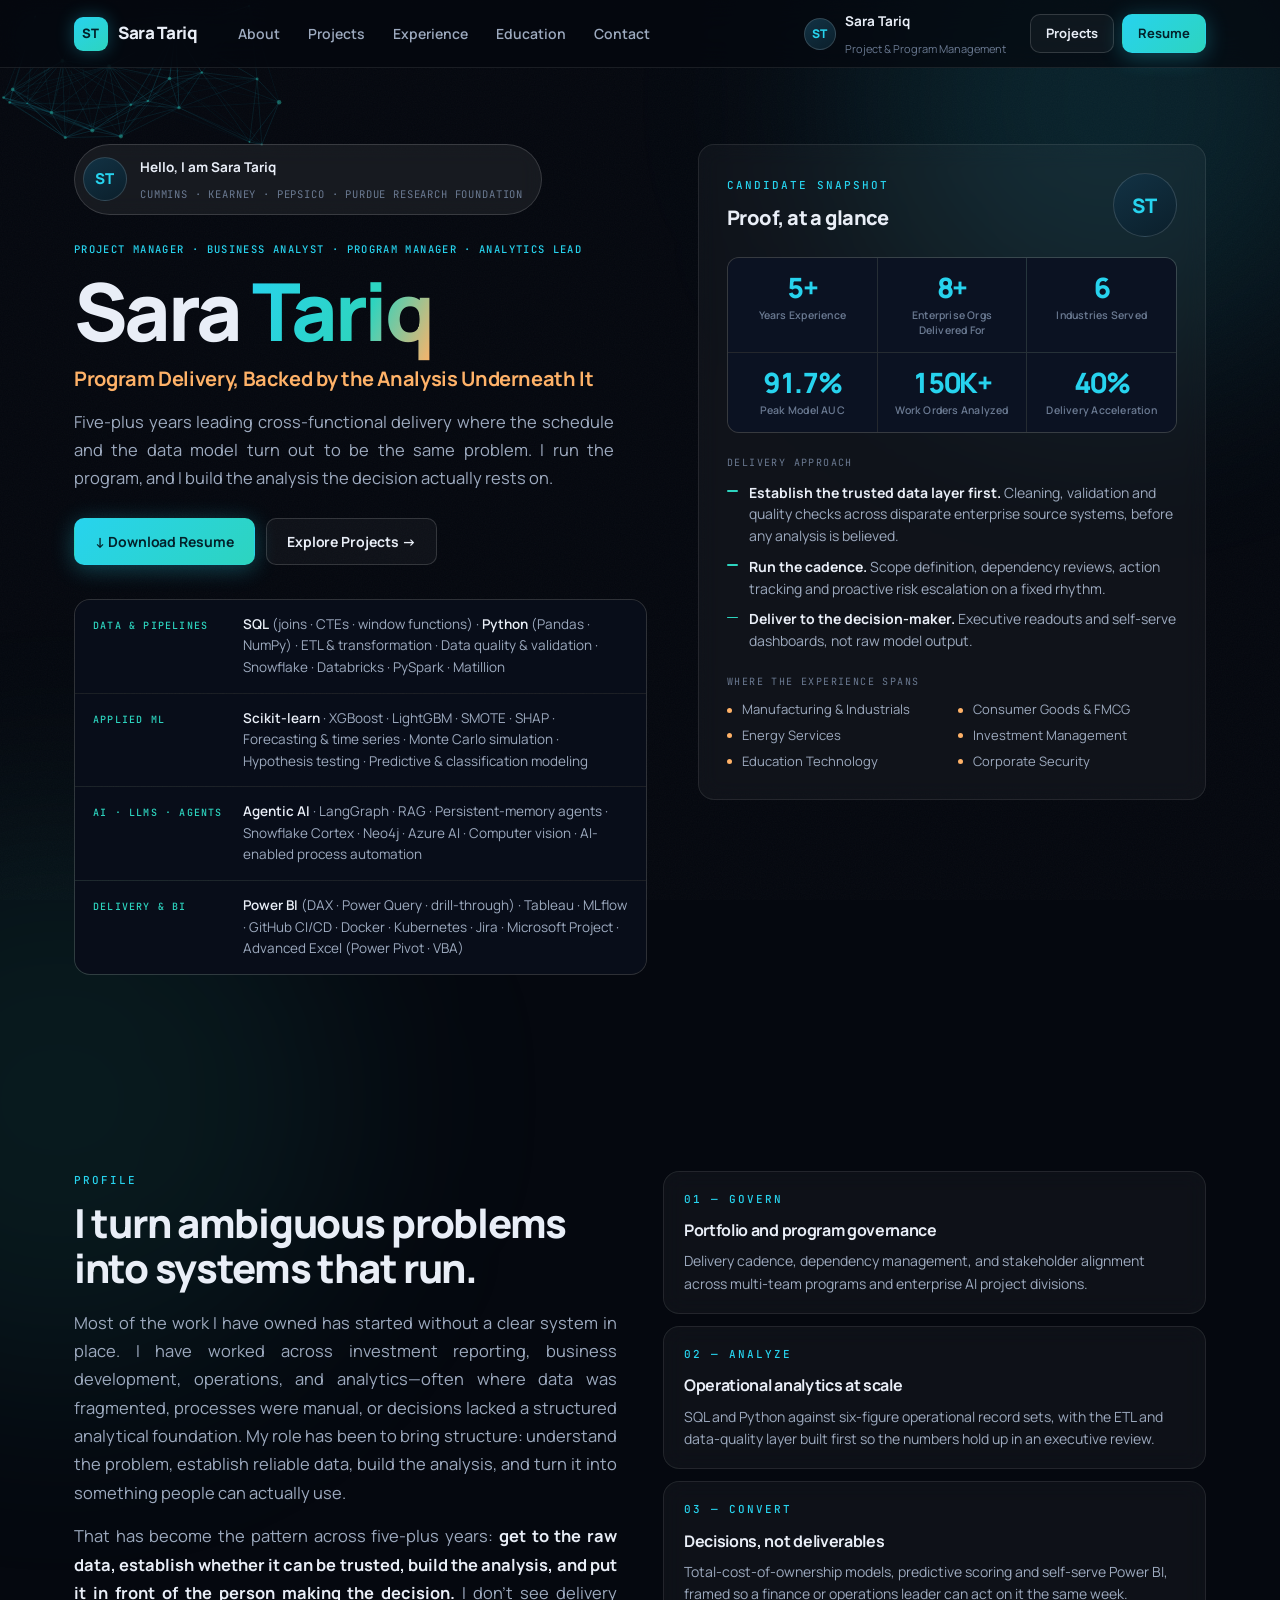
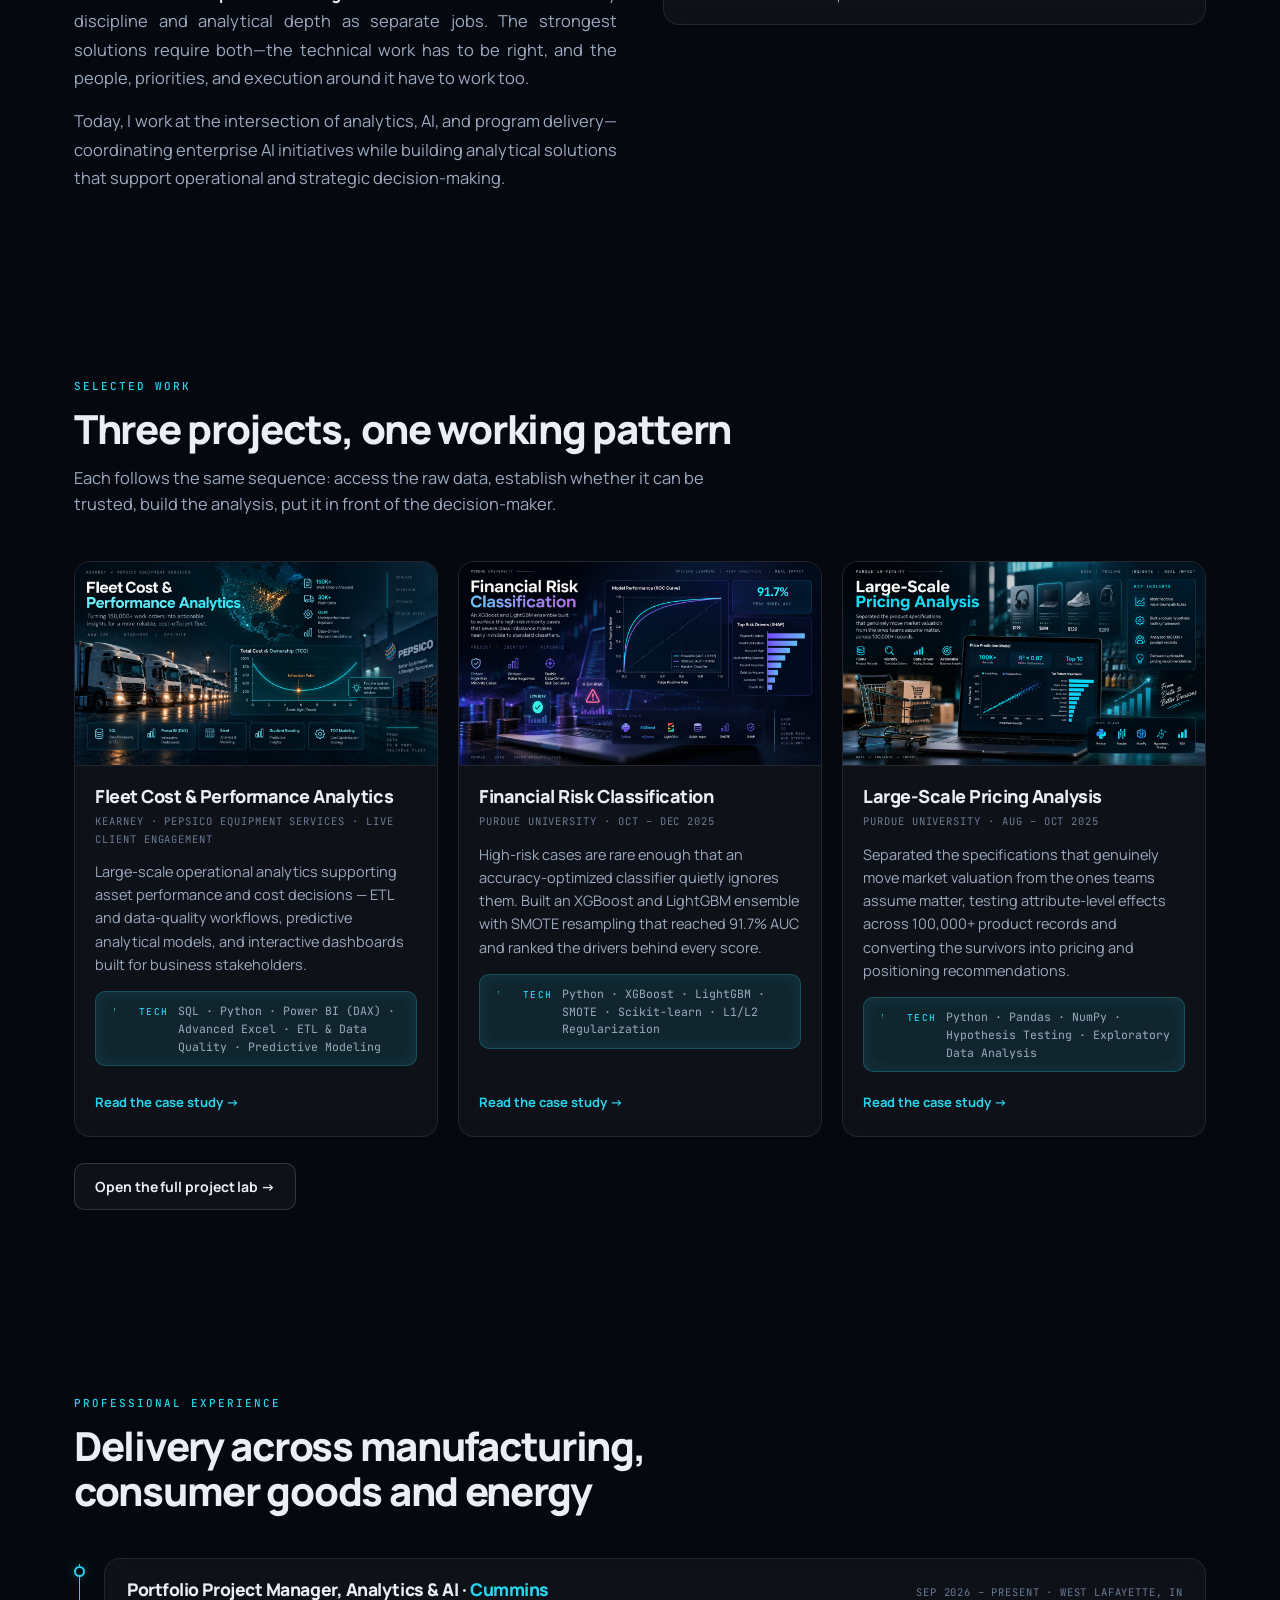
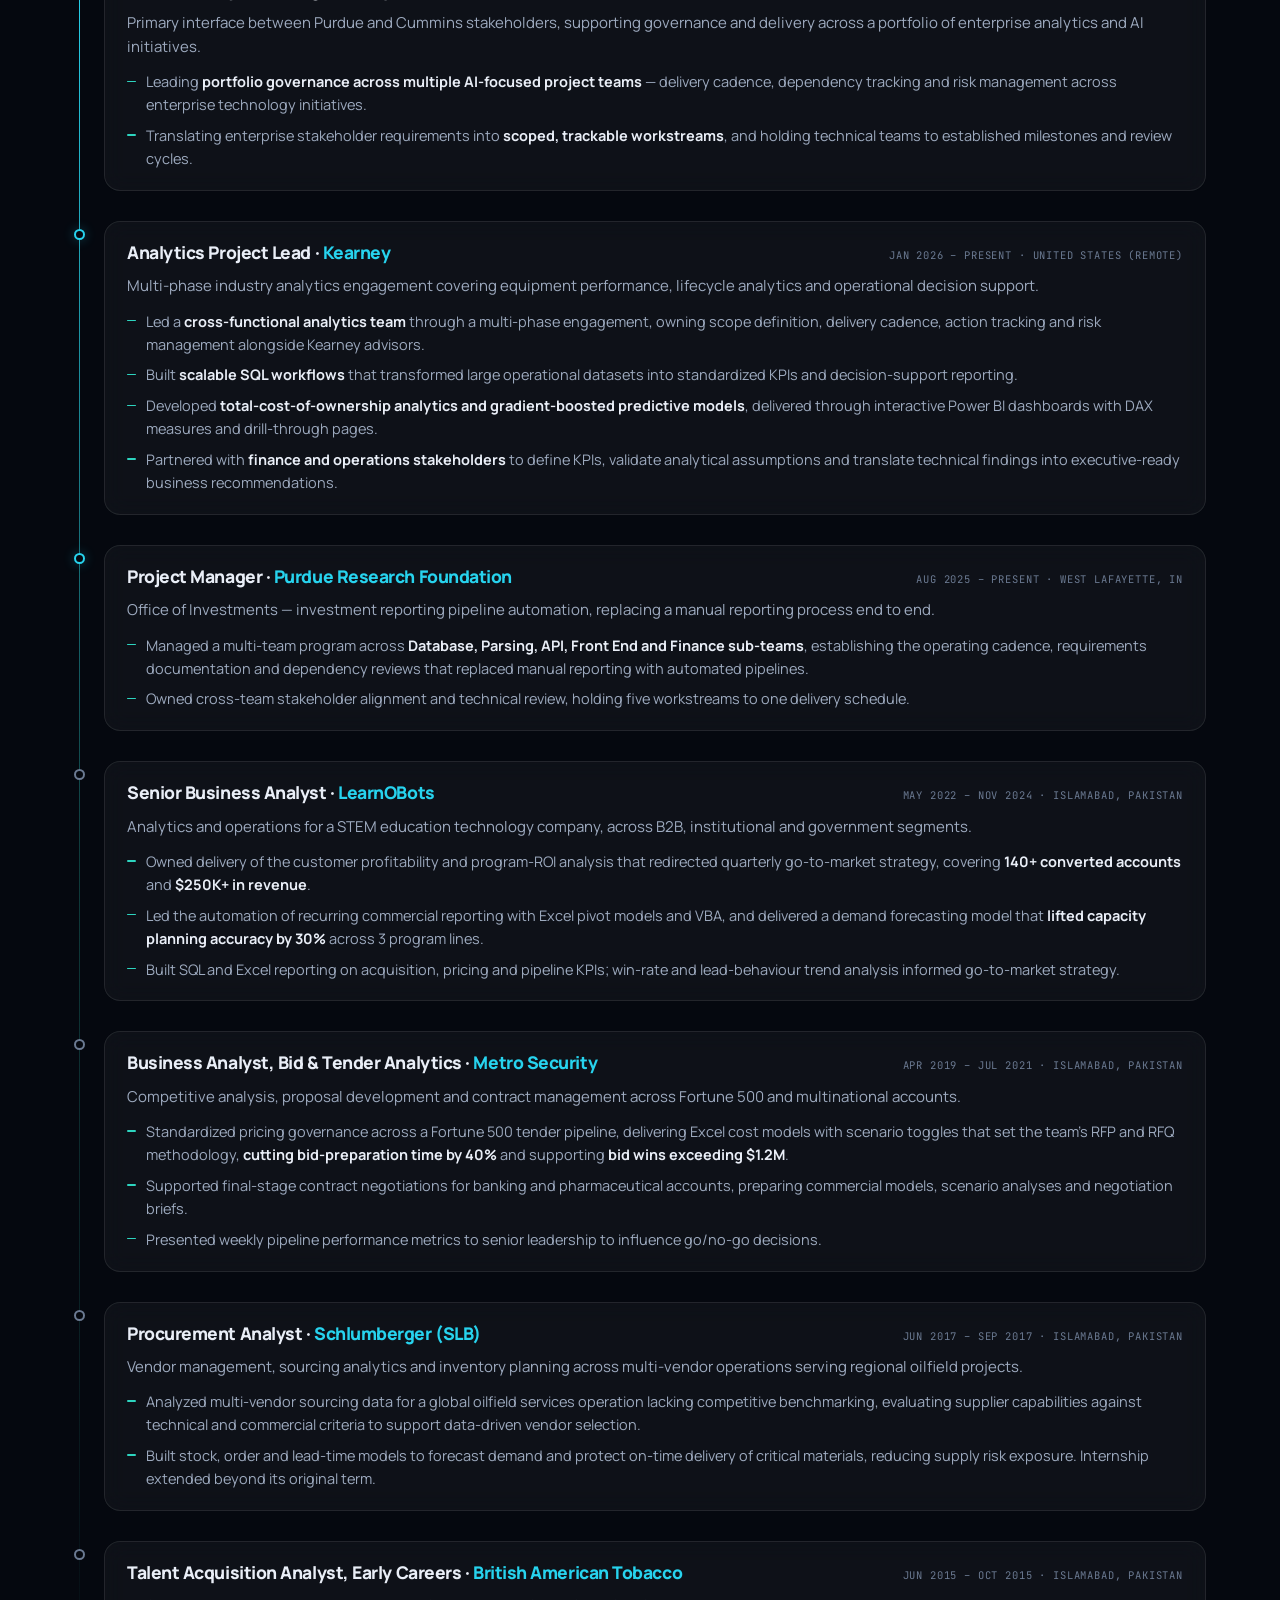
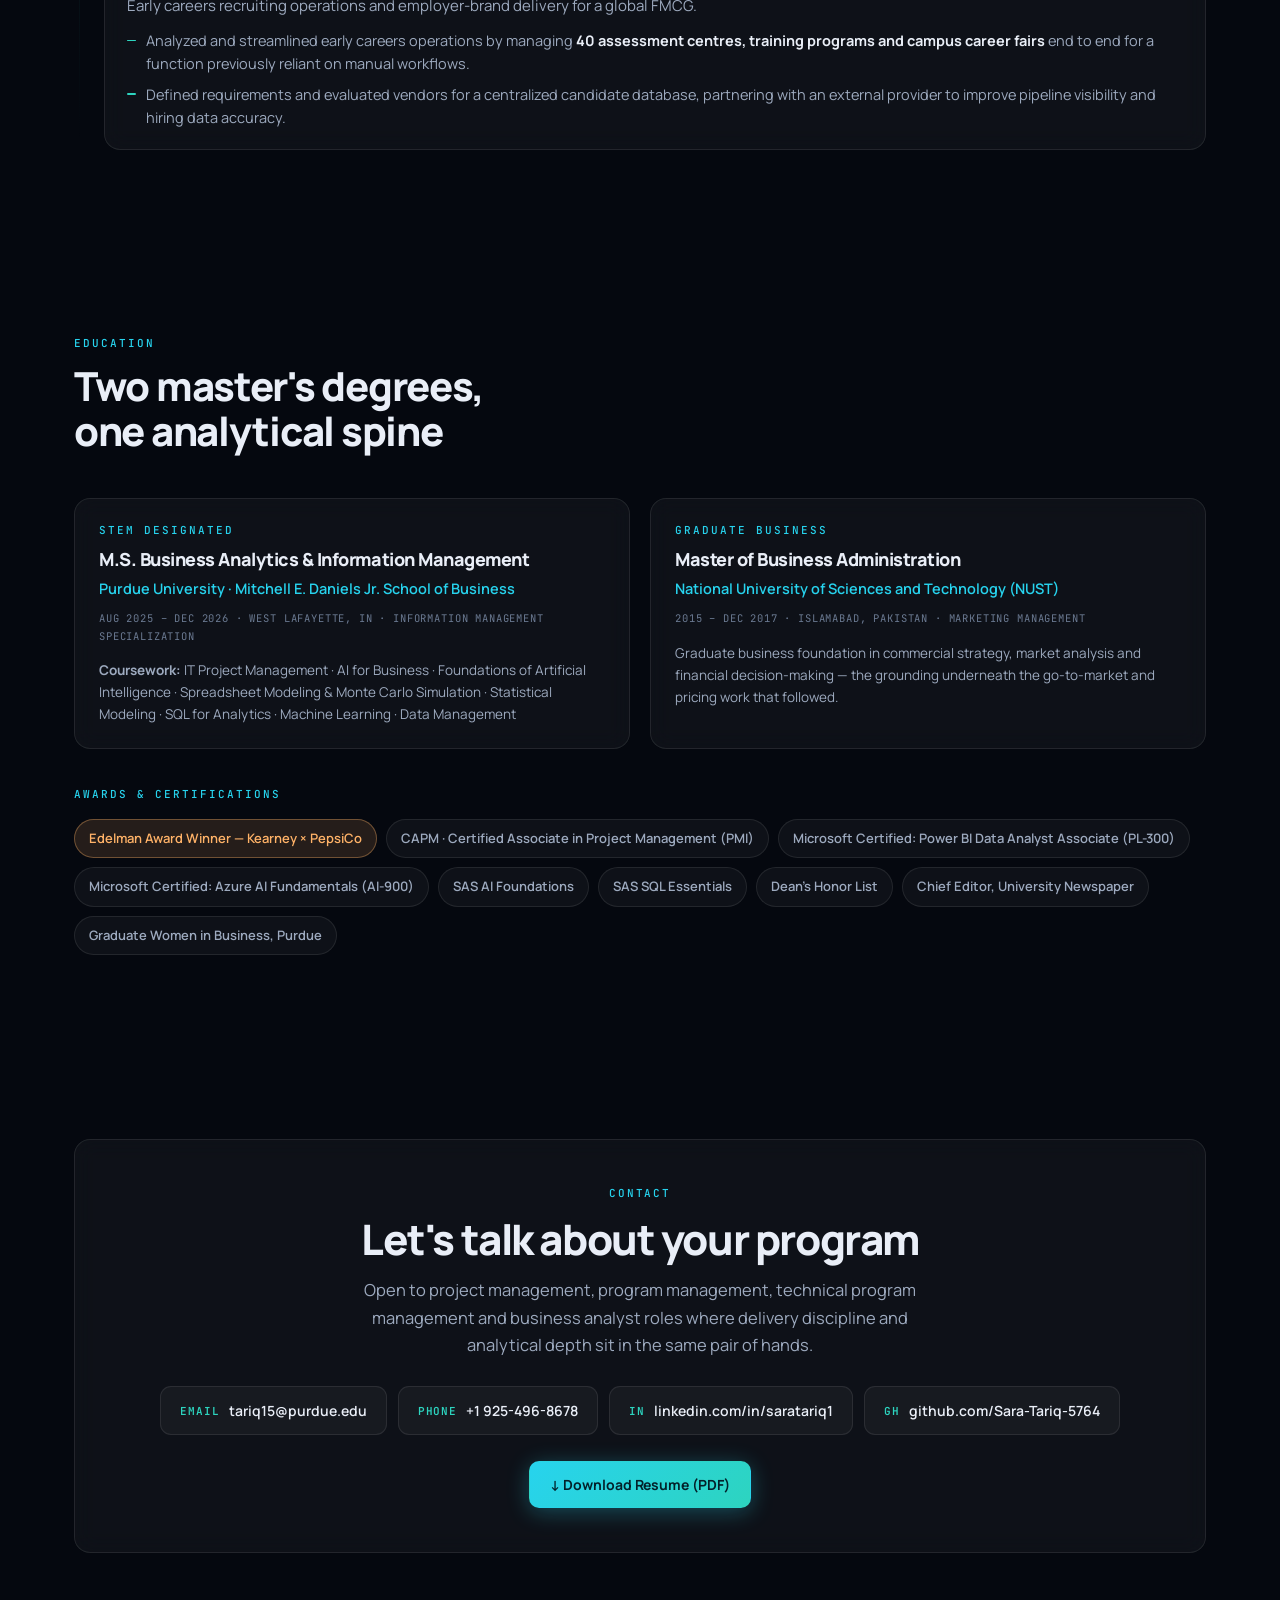
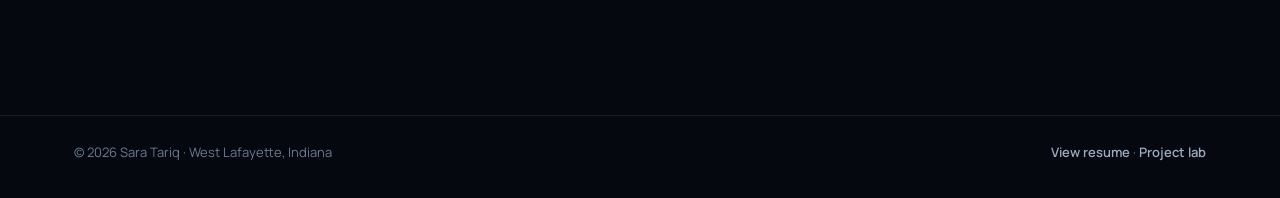
==== commit 53b3d349: "Add Open Graph tags and a share card Link previews on LinkedIn, Slack, WhatsApp and email were rende" ====
--- a/index.html
+++ b/index.html
@@ -5,6 +5,21 @@
 <meta name="viewport" content="width=device-width, initial-scale=1">
 <title>Sara Tariq — Project Manager &amp; Business Analyst</title>
 <meta name="description" content="Sara Tariq — Project Manager, Business Analyst and Program Manager. Cross-functional delivery for Fortune 500 programs across manufacturing, consumer goods and energy services, backed by SQL, Python and Power BI.">
+<!-- Open Graph / link preview — LinkedIn, Slack, WhatsApp, email -->
+<meta property="og:type" content="website">
+<meta property="og:site_name" content="Sara Tariq">
+<meta property="og:url" content="https://sara-tariq-5764.github.io/Portfolio-Website/">
+<meta property="og:title" content="Sara Tariq — Project Manager &amp; Business Analyst">
+<meta property="og:description" content="Five years of delivery and analytics work — operational analytics, predictive modelling, and two AI chatbots designed, built and deployed. Five case studies, plus the resume.">
+<meta property="og:image" content="https://sara-tariq-5764.github.io/Portfolio-Website/assets/og-card.jpg">
+<meta property="og:image:width" content="1200">
+<meta property="og:image:height" content="630">
+<meta property="og:image:alt" content="Sara Tariq — Project Manager, Business Analyst, Program Manager">
+<meta name="twitter:card" content="summary_large_image">
+<meta name="twitter:title" content="Sara Tariq — Project Manager &amp; Business Analyst">
+<meta name="twitter:description" content="Five years of delivery and analytics work — operational analytics, predictive modelling, and two AI chatbots designed, built and deployed. Five case studies, plus the resume.">
+<meta name="twitter:image" content="https://sara-tariq-5764.github.io/Portfolio-Website/assets/og-card.jpg">
+<link rel="canonical" href="https://sara-tariq-5764.github.io/Portfolio-Website/">
 <link rel="icon" href="favicon.svg" type="image/svg+xml">
 <link rel="preconnect" href="https://fonts.googleapis.com">
 <link rel="preconnect" href="https://fonts.gstatic.com" crossorigin>
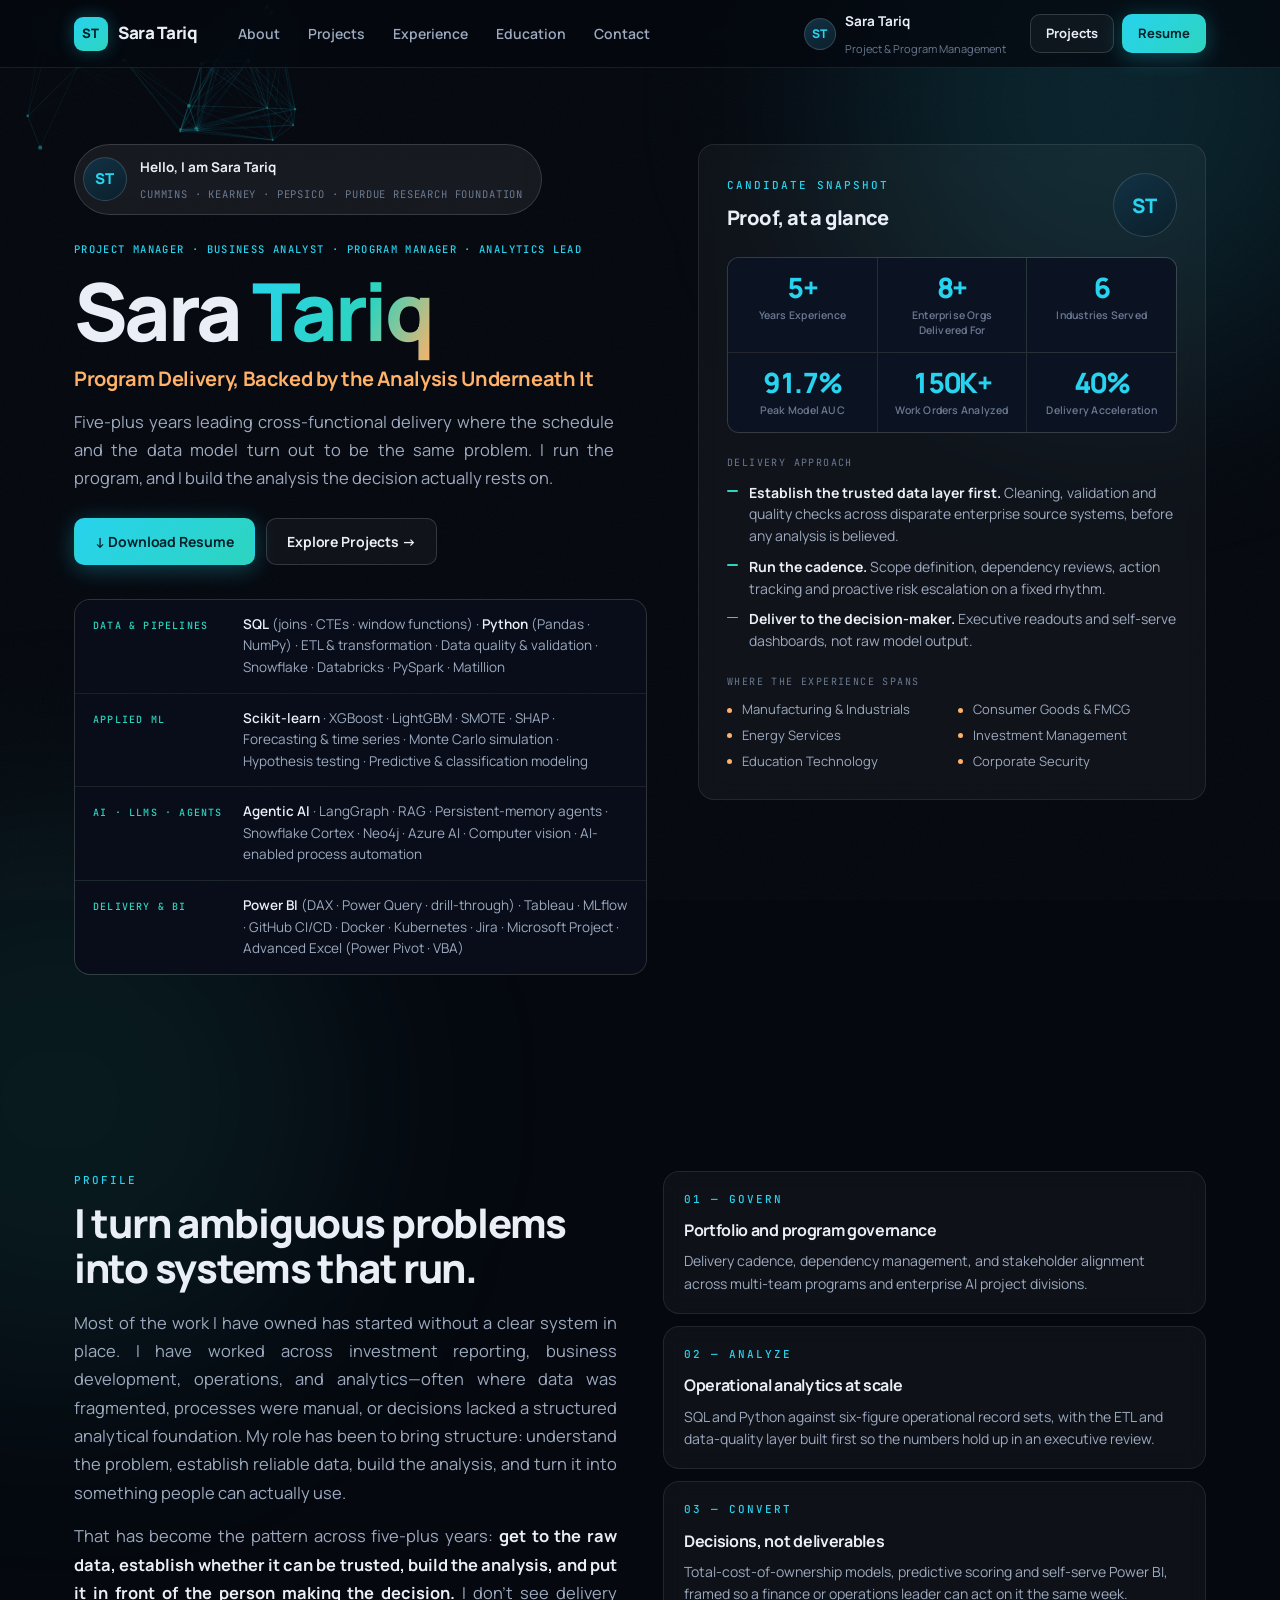
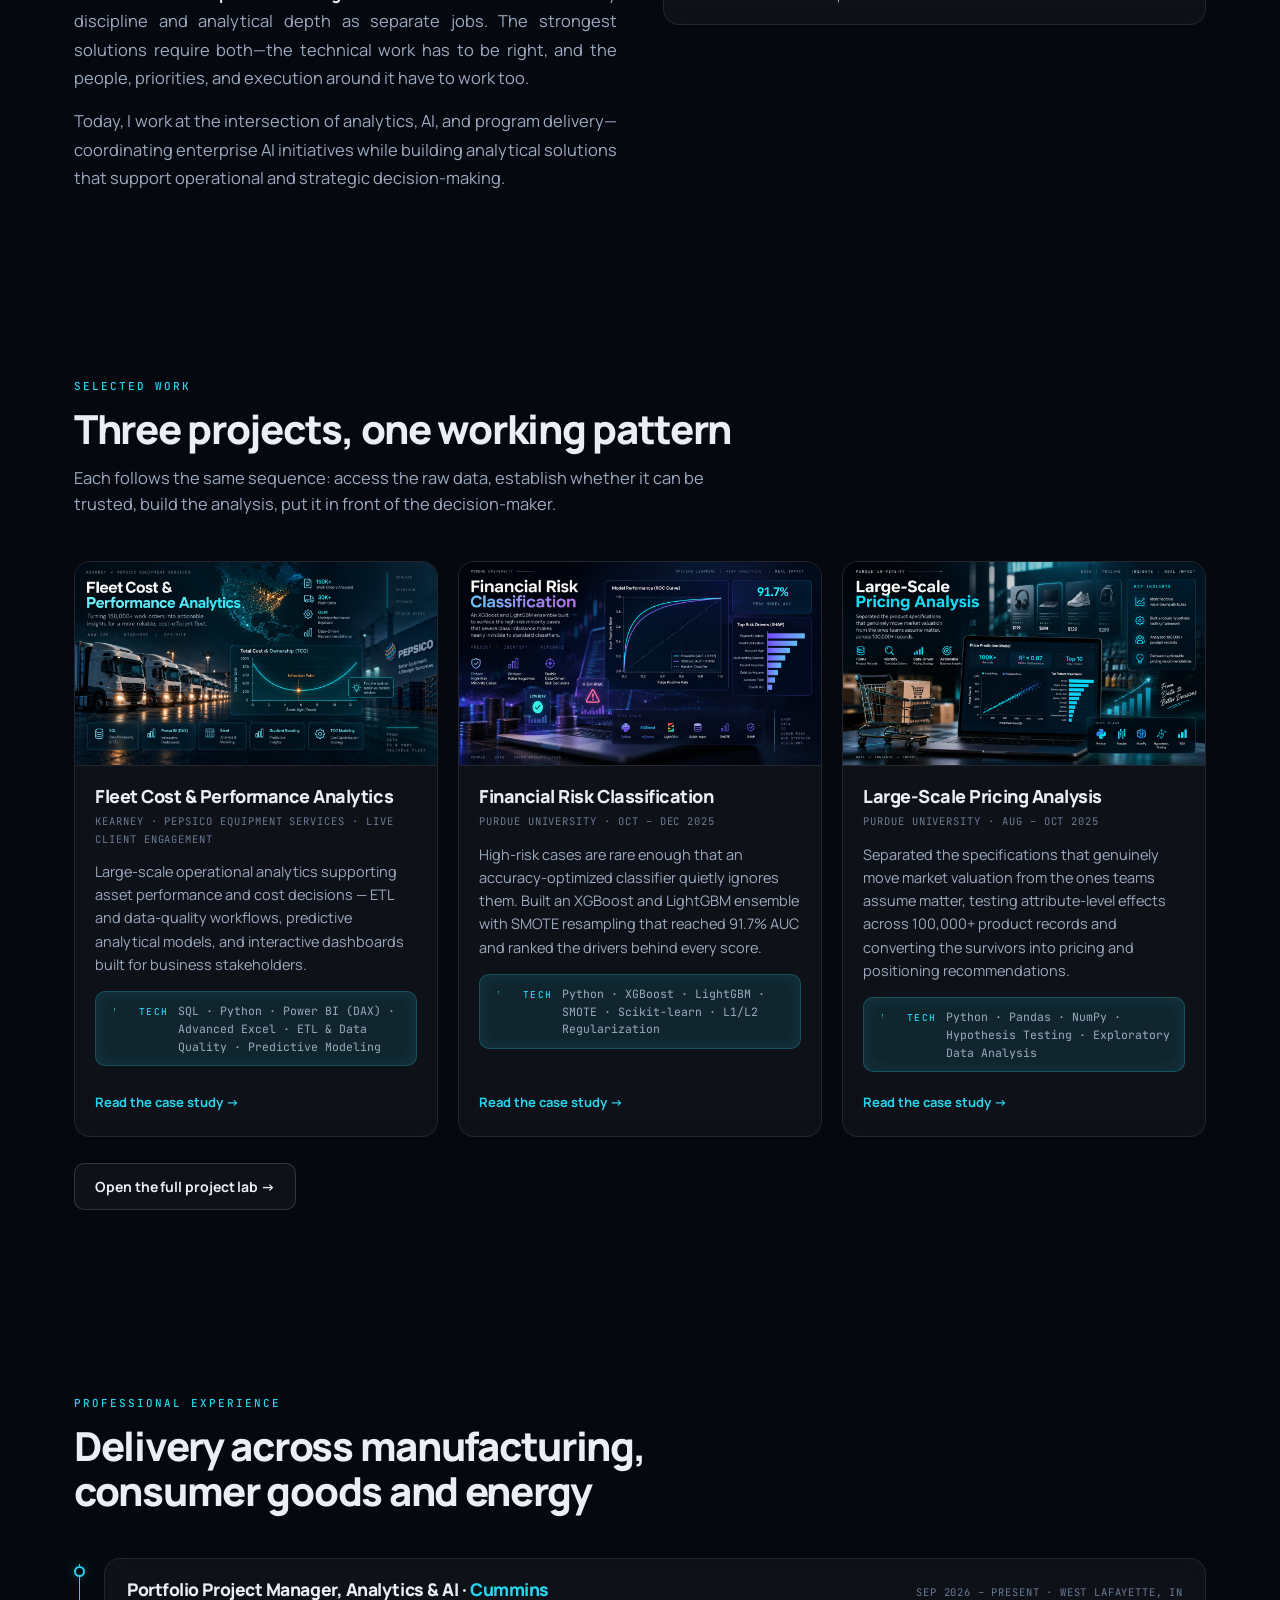
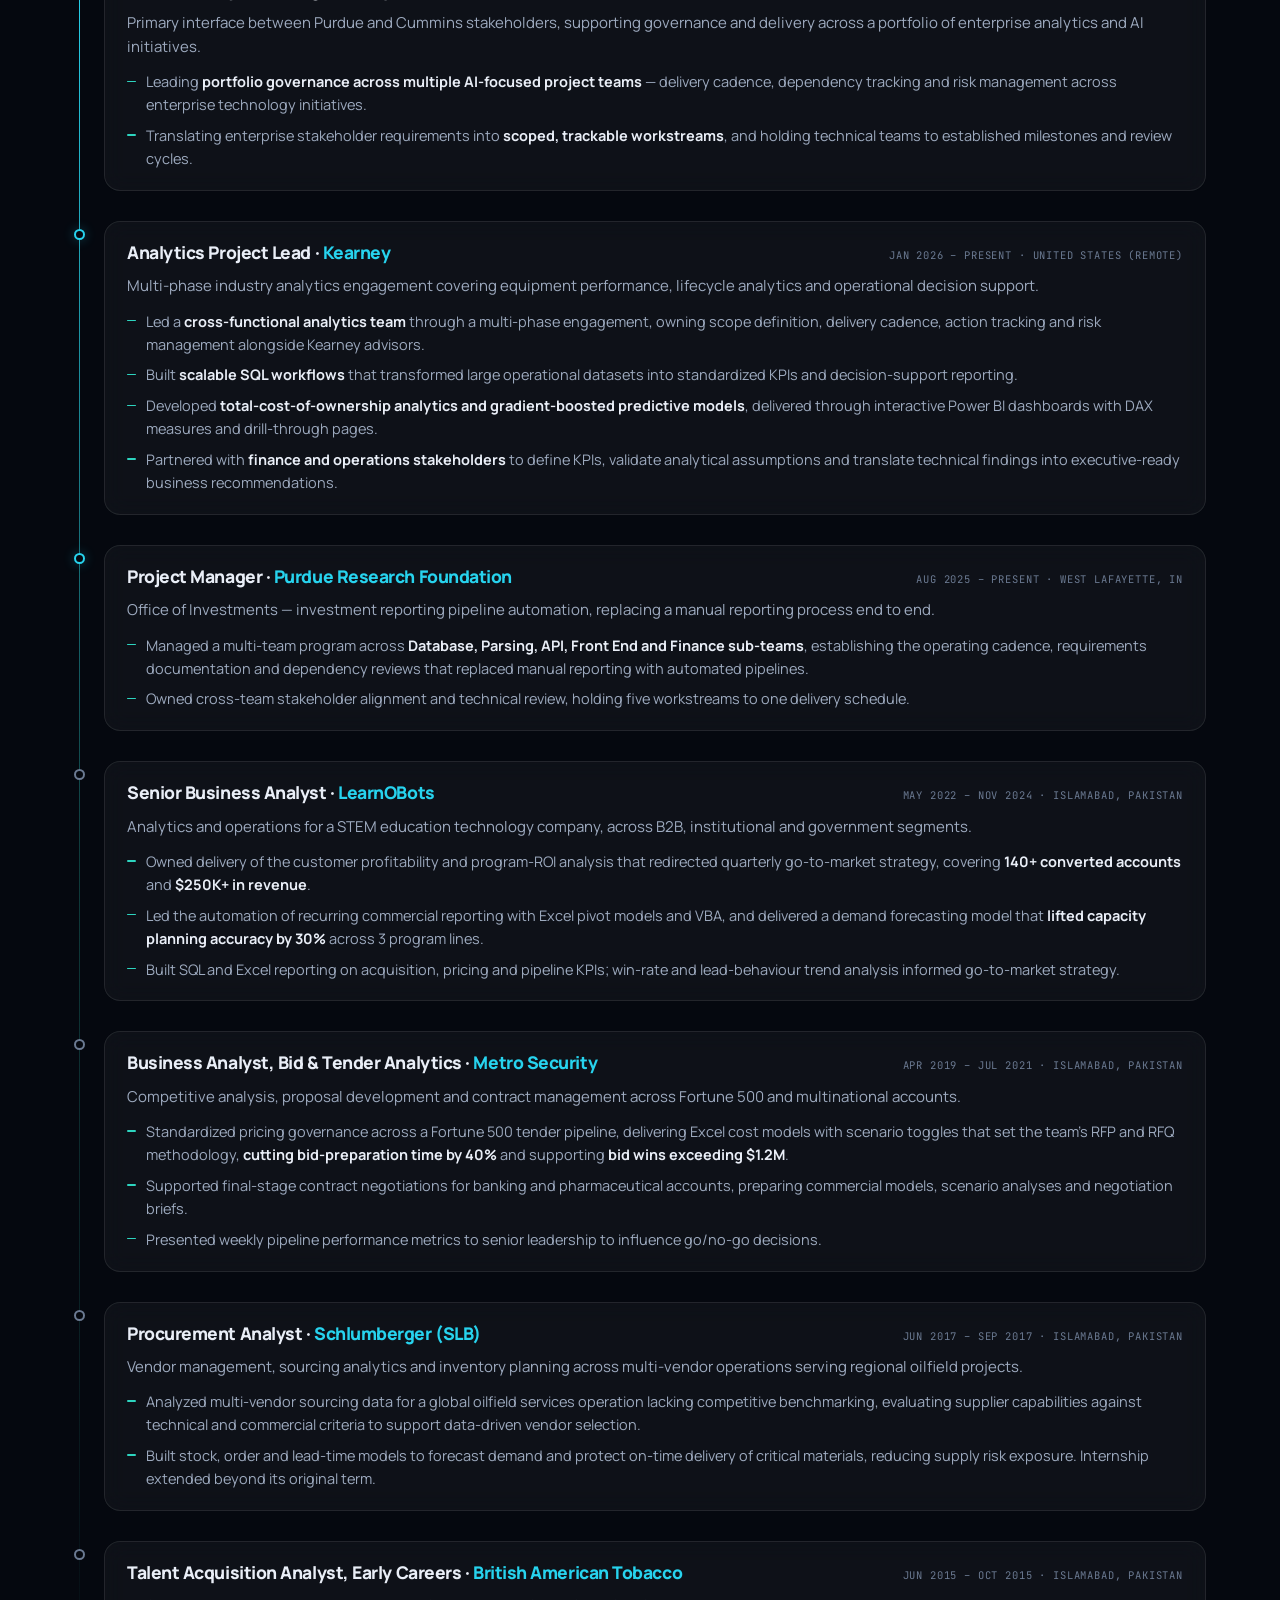
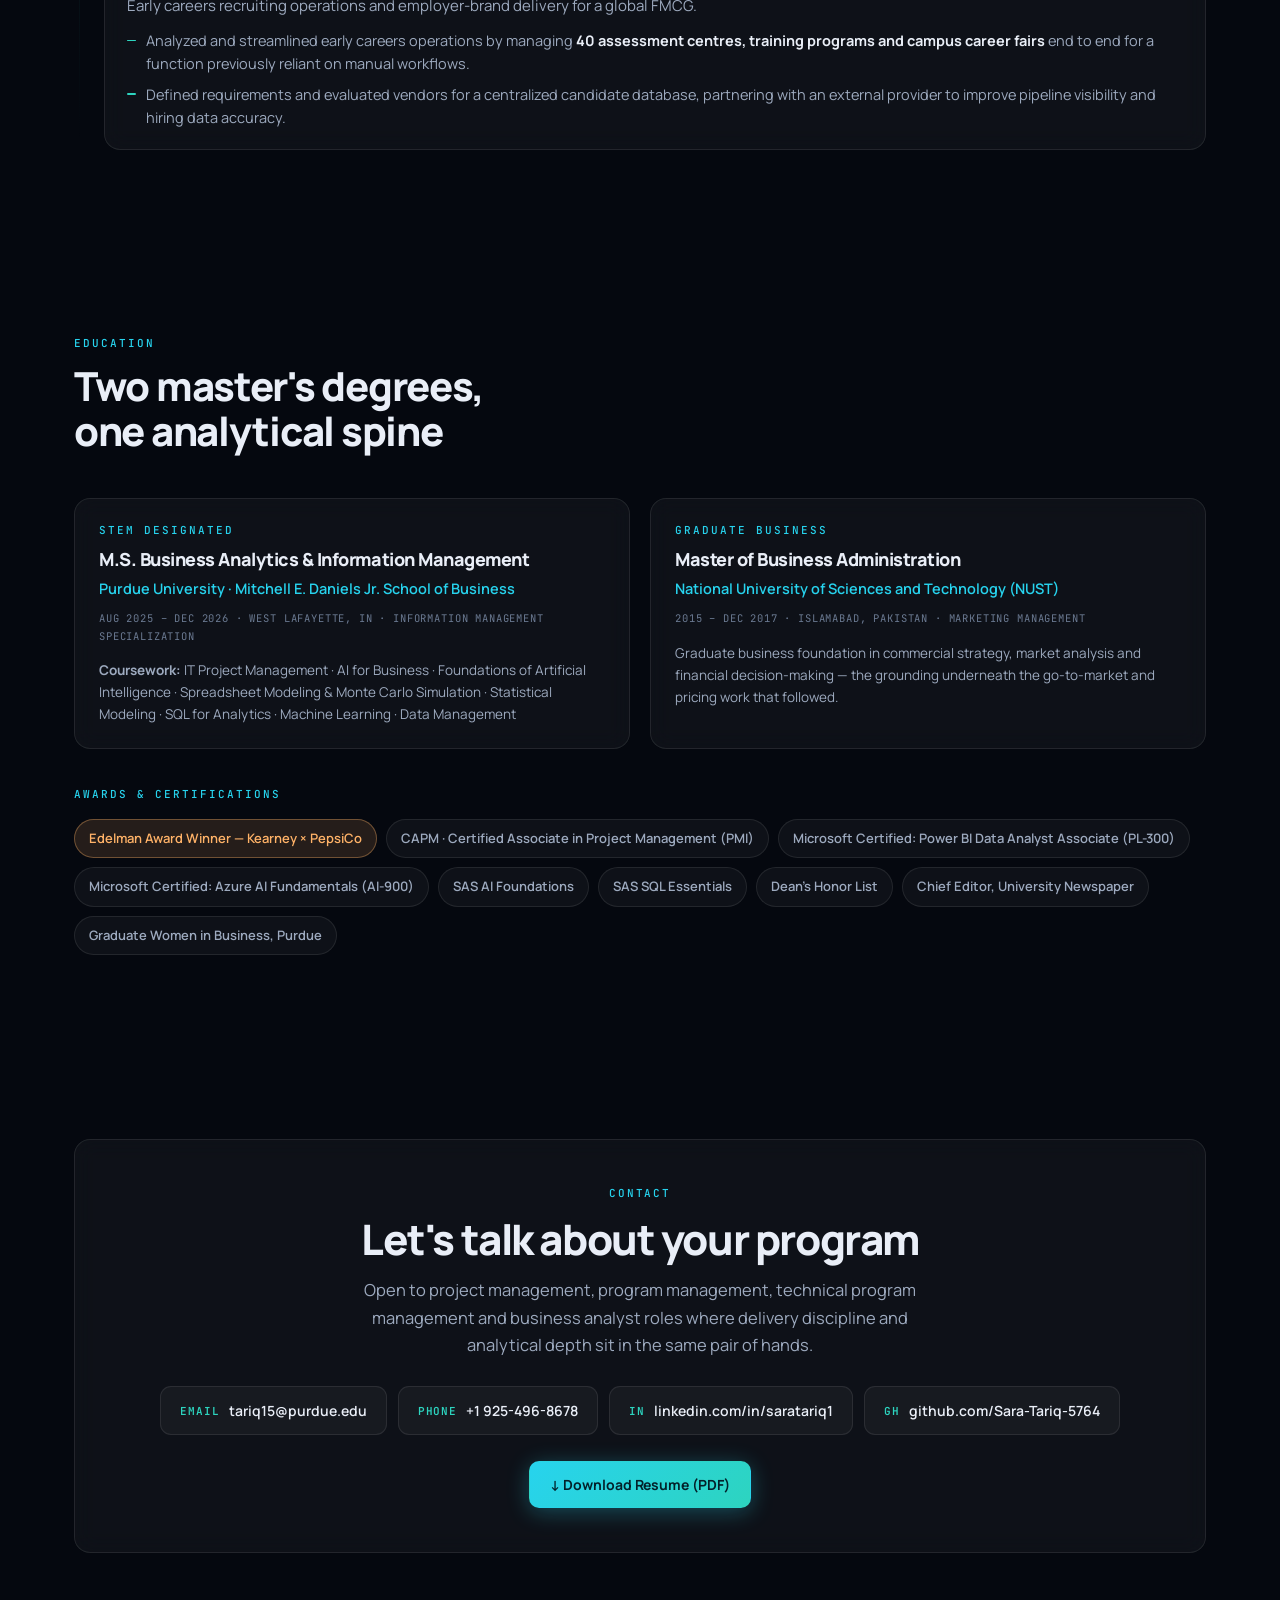
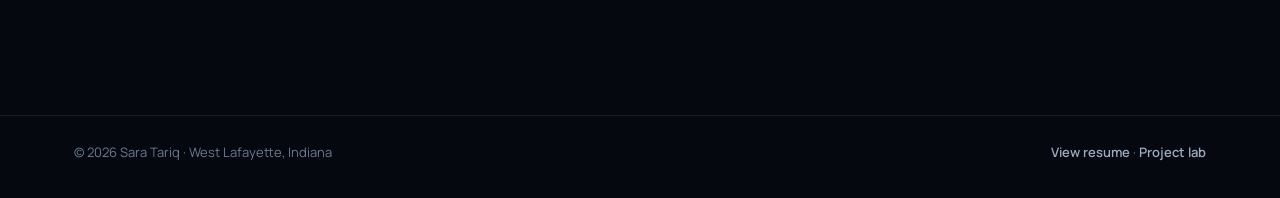
==== commit a630739a: "Add three ML case studies from public repos Financial Fraud Detection at Scale (PySpark, Databricks," ====
--- a/index.html
+++ b/index.html
@@ -10,14 +10,14 @@
 <meta property="og:site_name" content="Sara Tariq">
 <meta property="og:url" content="https://sara-tariq-5764.github.io/Portfolio-Website/">
 <meta property="og:title" content="Sara Tariq — Project Manager &amp; Business Analyst">
-<meta property="og:description" content="Five years of delivery and analytics work — operational analytics, predictive modelling, and two AI chatbots designed, built and deployed. Five case studies, plus the resume.">
+<meta property="og:description" content="Five years of delivery and analytics work — operational analytics, machine learning at scale, and two AI chatbots designed, built and deployed. Eight case studies, plus the resume.">
 <meta property="og:image" content="https://sara-tariq-5764.github.io/Portfolio-Website/assets/og-card.jpg">
 <meta property="og:image:width" content="1200">
 <meta property="og:image:height" content="630">
 <meta property="og:image:alt" content="Sara Tariq — Project Manager, Business Analyst, Program Manager">
 <meta name="twitter:card" content="summary_large_image">
 <meta name="twitter:title" content="Sara Tariq — Project Manager &amp; Business Analyst">
-<meta name="twitter:description" content="Five years of delivery and analytics work — operational analytics, predictive modelling, and two AI chatbots designed, built and deployed. Five case studies, plus the resume.">
+<meta name="twitter:description" content="Five years of delivery and analytics work — operational analytics, machine learning at scale, and two AI chatbots designed, built and deployed. Eight case studies, plus the resume.">
 <meta name="twitter:image" content="https://sara-tariq-5764.github.io/Portfolio-Website/assets/og-card.jpg">
 <link rel="canonical" href="https://sara-tariq-5764.github.io/Portfolio-Website/">
 <link rel="icon" href="favicon.svg" type="image/svg+xml">
